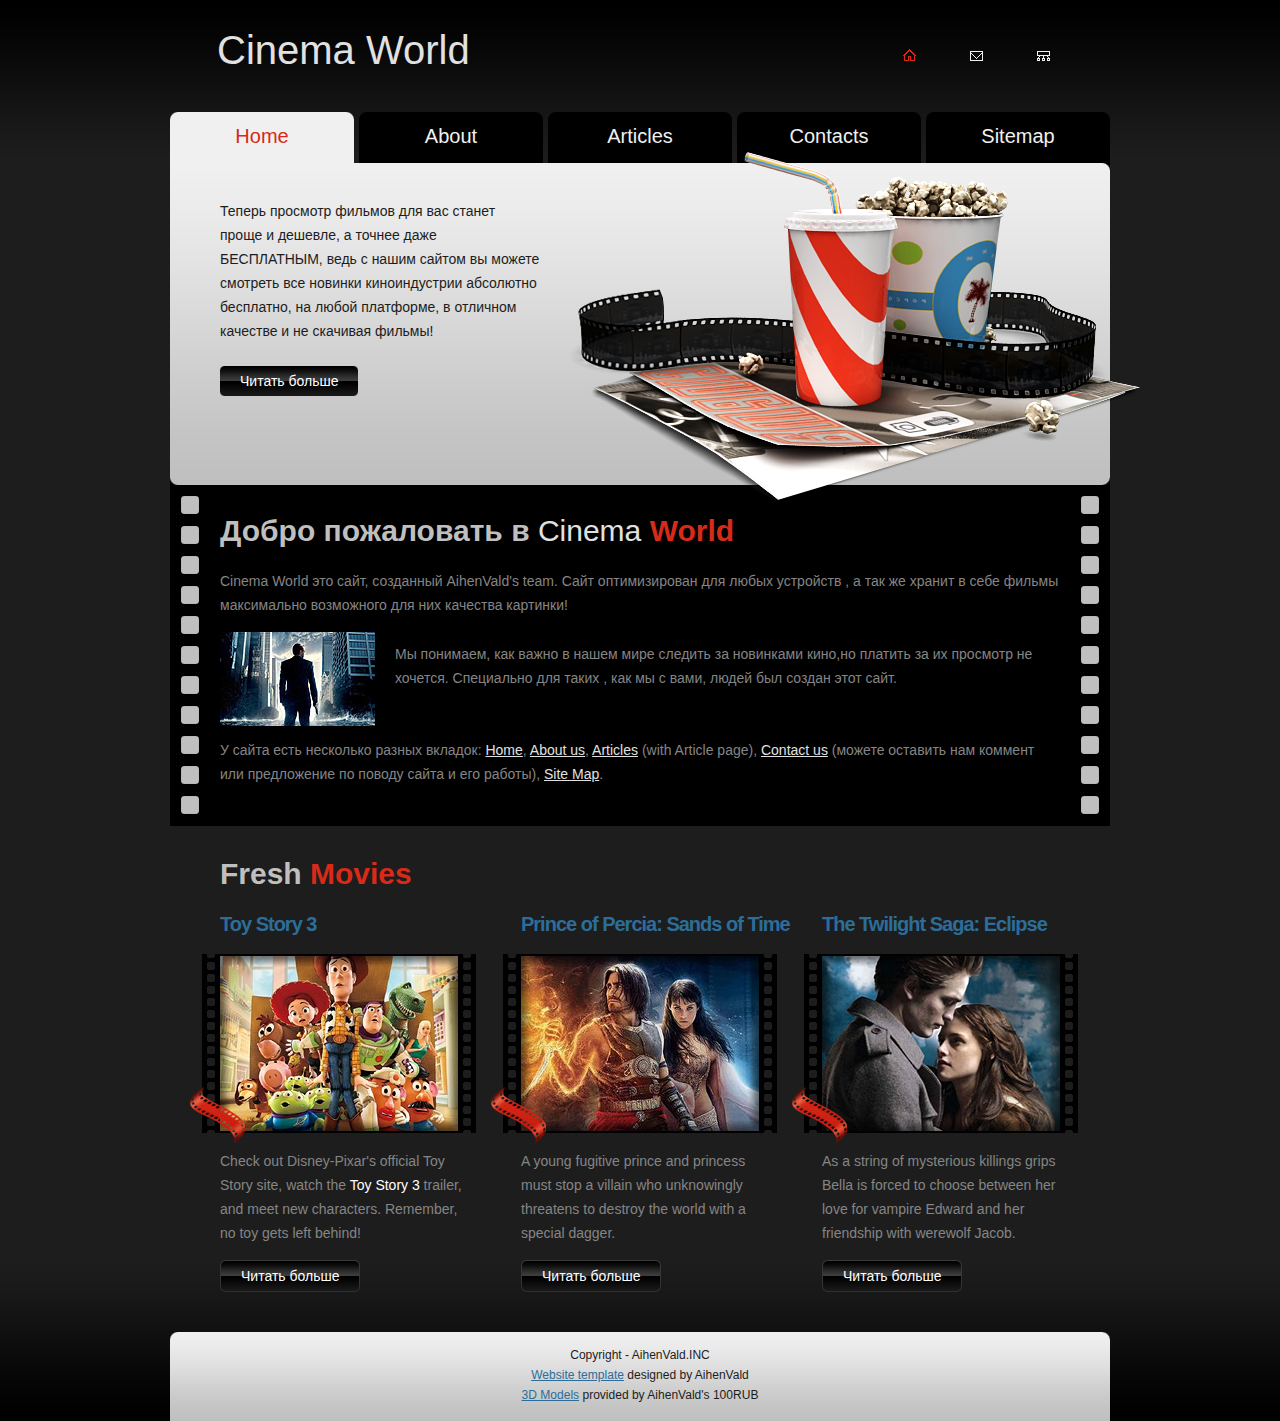
==== index.html @ 15f4fc71 "j;k" ====
<!DOCTYPE html PUBLIC "-//W3C//DTD XHTML 1.0 Strict//EN" "http://www.w3.org/TR/xhtml1/DTD/xhtml1-strict.dtd">
<html xmlns="http://www.w3.org/1999/xhtml" xml:lang="en" lang="en">
<head>
<title>Home - Home Page | Cinema - Free Website</title>
<link href="style.css" rel="stylesheet" type="text/css" />
<script src="js/jquery-1.4.2.min.js" type="text/javascript"></script>
<script src="js/cufon-yui.js" type="text/javascript"></script>
<script src="js/cufon-replace.js" type="text/javascript"></script>
<script src="js/Gill_Sans_400.font.js" type="text/javascript"></script>
<script src="js/script.js" type="text/javascript"></script>
<!--[if lt IE 7]>
	<script type="text/javascript" src="js/ie_png.js"></script>
	<script type="text/javascript">
		 ie_png.fix('.png, .link1 span, .link1');
	</script>
	<link href="ie6.css" rel="stylesheet" type="text/css" />
<![endif]-->
</head>
<body id="page1">
<div class="tail-top">
	<div class="tail-bottom">
		<div id="main">
<!-- HEADER -->
			<div id="header">
				<div class="row-1">
					<div class="fleft"><a href="index.html">Cinema <span>World</span></a></div>
					<ul>
						<li><a href="index.html"><img src="images/icon1-act.gif" alt="" /></a></li>
						<li><a href="contact-us.html"><img src="images/icon2.gif" alt="" /></a></li>
						<li><a href="sitemap.html"><img src="images/icon3.gif" alt="" /></a></li>
					</ul>
				</div>
				<div class="row-2">
					<ul>
						<li><a href="index.html" class="active">Home</a></li>
						<li><a href="about-us.html">About</a></li>
						<li><a href="articles.html">Articles</a></li>
						<li><a href="contact-us.html">Contacts</a></li>
						<li class="last"><a href="sitemap.html">Sitemap</a></li>
					</ul>
				</div>
			</div>
<!-- CONTENT -->
			<div id="content"><div class="ic"></div>
				<div id="slogan">
					<div class="image png"></div>
					<div class="inside">
						
						<p>Теперь просмотр фильмов для вас станет проще и дешевле, а точнее даже БЕСПЛАТНЫМ, ведь с нашим сайтом вы можете смотреть все новинки киноиндустрии абсолютно бесплатно, на любой платформе, в отличном качестве и не скачивая фильмы!</p>
						<div class="wrapper"><a href="#" class="link1"><span><span>Читать больше</span></span></a></div>
					</div>
				</div>
				<div class="box">
					<div class="border-right">
						<div class="border-left">
							<div class="inner">
								<h3>Добро пожаловать в <b>Cinema</b> <span>World</span></h3>
								<p>Cinema World это сайт, созданный AihenVald's</a> team. Сайт оптимизирован для любых устройств , а так же хранит в себе фильмы максимально возможного для них качества картинки!</p>
								<div class="img-box1"><img src="images/1page-img1.jpg" alt="" />Мы понимаем, как важно в нашем мире следить за новинками кино,но платить за их просмотр не хочется. Специально для таких , как мы с вами, людей был создан этот сайт.</div>
								<p>У сайта есть несколько разных вкладок: <a href="index.html">Home</a>, <a href="about-us.html">About us</a>, <a href="articles.html">Articles</a> (with Article page), <a href="contact-us.html">Contact us</a> (можете оставить нам коммент или предложение по поводу сайта и его работы), <a href="sitemap.html">Site Map</a>.</p>
							</div>
						</div>
					</div>
				</div>
				<div class="content">
					<h3>Fresh <span>Movies</span></h3>
					<ul class="movies">
						<li>
							<h4>Toy Story 3</h4><img src="images/1page-img2.jpg" alt="" />
							<p>Check out Disney-Pixar's official Toy Story site, watch the <span>Toy Story 3</span> trailer, and meet new characters. Remember, no toy gets left behind!</p>
							<div class="wrapper"><a href="#" class="link2"><span><span>Читать больше</span></span></a></div>
						</li>
						<li>
							<h4>Prince of Percia: Sands of Time</h4><img src="images/1page-img3.jpg" alt="" />
							<p>A young fugitive prince and princess must stop a villain who unknowingly threatens to destroy the world with a special dagger.</p>
							<div class="wrapper"><a href="#" class="link2"><span><span>Читать больше</span></span></a></div>
						</li>
						<li class="last">
							<h4>The Twilight Saga: Eclipse</h4><img src="/images/1page-img4.jpg" alt="" />
							<p>As a string of mysterious killings grips Bella is forced to choose between her love for vampire Edward and her friendship with werewolf Jacob.</p>
							<div class="wrapper"><a href="#" class="link2"><span><span>Читать больше</span></span></a></div>
						</li>
						<li class="clear">&nbsp;</li>
					</ul>
				</div>
			</div>
<!-- FOOTER -->
<div id="footer">
	<div class="left">
		<div class="right">
			<div class="inside">Copyright - AihenVald.INC<br />
				<a rel="nofollow" href="http://www.templatemonster.com/" class="new_window">Website template</a> designed by AihenVald<br />
				<a href="http://www.templates.com/product/3d-models/" class="new_window">3D Models</a> provided by AihenVald's 100RUB
			</div>
		</div>
	</div>
</div>
</div>
</div>
</div>
<script type="text/javascript"> Cufon.now(); </script>
</body>
</html>
---- style.css ----
/* TAGS */
* {margin:0;padding:0}
html, body {min-width:940px} 
body {background:#000;font-family:Arial,Helvetica,sans-serif;font-size:100%;line-height:1em;color:#858585}
object {vertical-align:top;outline:none}
input, textarea, select {font-family:Arial,Helvetica,sans-serif;font-size:1em;vertical-align:middle;font-weight:normal}
fieldset {border:0}
p {margin:0;padding:0}
img {border:0;vertical-align:top;text-align:left}
ul, ol {list-style:none}
/* GLOBAL */
#main {width:940px;margin:0 auto;font-size:0.875em}
#header {height:171px;margin-bottom:-8px}
#footer {background:url(images/footer-tail.gif) repeat-x left top #bfbfbf;color:#1d1d1d;font-size:.86em;line-height:1.667em;text-align:center}
/* ALIGMENT */
.fleft {float:left}
.fright {float:right}
.col-1, .col-2, .col-3 {float:left}
.clear {clear:both}
.alignright {text-align:right}
.aligncenter {text-align:center}
.wrapper {width:100%;overflow:hidden}
.extra-wrap {overflow:hidden}
.container {width:100%}
/* TAILING */
.tail-top {background:url(images/tail-top.gif) left top repeat-x #1d1d1d}
.tail-bottom {background:url(images/tail-bottom.gif) left bottom repeat-x}
/* FORMS */
#contacts-form {clear:right;width:842px;overflow:hidden}
#contacts-form fieldset {border:none;float:left}
#contacts-form .field {clear:both}
#contacts-form label {float:left;width:112px !important;width:109px;line-height:18px;padding-bottom:8px;color:#fff}
#contacts-form input {width:293px;padding:1px 0 1px 3px;background:#000;border:1px solid #3a3a3a;color:#fff}
#contacts-form textarea {width:674px;height:174px;padding:2px 28px 1px 28px;background:url(images/textarea-bg.gif) no-repeat left top;border:0;color:#fff;margin-bottom:15px;overflow:auto}
#contacts-form .link2 {float:right}
/* LISTS */
.movies {width:100%}
.movies li {float:left;width:286px;margin-right:15px}
.movies li.last {margin-right:0}
.movies li.clear {float:none;width:auto;margin:0;font-size:0;line-height:0}
.movies li img {margin-left:-30px;position:relative}
.movies li p {margin:5px 0 15px 0;padding-right:40px}
.movies li p span {color:#fff}
.list {margin-top:-30px}
.list li {width:100%;overflow:hidden;vertical-align:top;line-height:1.714em;padding-top:40px}
.list li img {float:left;margin:-10px 20px 0 0}
.list li a {text-decoration:none}
.list li a:hover {color:#d72a18}
.sitemap-list {padding-bottom:25px}
.sitemap-list li {padding:0 0 0 10px;line-height:1.714em;background:url(images/arrow.gif) no-repeat left 8px}
.sitemap-list li a {color:#d72a18}
/* OTHER */
.img-box1 {width:100%;overflow:hidden;line-height:1.714em;padding:10px 0 12px 0}
.img-box1.alt {padding-top:0;padding-bottom:25px}
.img-box1.alt img {margin-top:0}
.img-box1 img {float:left;margin:-10px 20px 0 0}
p {margin-bottom:15px;line-height:1.714em}
.p1 {margin-bottom:23px}
.address {width:100%;overflow:hidden;line-height:1.714em}
.address span {color:#fff}
.address .fleft {padding-right:43px !important;padding-right:40px}
.address .fleft span {float:left;width:80px !important;width:77px}
/* TXT, LINKS, LINES, TITLES */
a {color:#e1e1e1;outline:none}
a:hover {text-decoration:none}
h2 {font-size:30px;line-height:1.2em;color:#1d1d1d;text-transform:uppercase;margin-bottom:12px}
h2 span {display:block;font-size:40px;color:#2c6d9a}
h3 {font-size:30px;line-height:1.2em;color:#bfbfbf;margin-bottom:20px}
h3 b {color:#e1e1e1;font-weight:normal}
h3 span {color:#d72a18}
h4 {font-size:20px;line-height:1.2em;letter-spacing:-1px;color:#2c6d9a;margin-bottom:18px}
.link1 {display:block;float:left;background:url(images/link1-right.png) no-repeat right top;color:#fff;text-decoration:none;line-height:1em;cursor:pointer}
.link1:hover span {text-decoration:underline}
.link1 span {display:block;float:left;padding:0 5px;background:url(images/link1-left.png) no-repeat left top}
.link1 span span {display:block;background:url(images/link1-tail.gif) repeat-x left top;padding:8px 15px}
.link2 {display:block;float:left;background:url(images/link2-right.gif) no-repeat right top;color:#fff;cursor:pointer;text-decoration:none;line-height:1em}
.link2:hover span {text-decoration:underline}
.link2 span {display:block;float:left;padding:0 6px;background:url(images/link2-left.gif) no-repeat left top}
.link2 span span {display:block;background:url(images/link2-tail.gif) repeat-x left top;padding:9px 15px 10px 15px}
.line-hor {overflow:hidden;font-size:0;line-height:0;width:918px;height:8px;margin-left:11px;background:url(images/line-hor.gif) repeat-x left top;z-index:1;position:relative}
/* BOXES */
.box {background:#000;width:100%;margin-top:-3px}
.box .border-left {background:url(images/border-left.gif) repeat-y left top}
.box .border-right {background:url(images/border-right.gif) repeat-y right top}
.box .inner {padding:28px 50px 25px 50px}
/* HEADER */
#header .row-1 {height:112px;width:100%;overflow:hidden}
#header .row-1 .fleft {font-size:40px;line-height:1.2em;padding:26px 0 0 47px}
#header .row-1 .fleft a {text-decoration:none}
#header .row-1 ul {padding:49px 60px 0 0;float:right}
#header .row-1 ul li {float:left;padding-left:54px}
#header .row-2 {height:51px}
#header .row-2 ul {width:100%;overflow:hidden}
#header .row-2 ul li {float:left;font-size:20px;line-height:2.4em;margin-right:5px;background-color:#000}
#header .row-2 ul li.last {margin-right:0}
#header .row-2 ul li a {text-decoration:none;color:#f0f0f0;width:184px;height:56px;float:left;background-image:url(images/nav-bg.gif);background-repeat:no-repeat;background-position:0 0;text-align:center}
#header .row-2 ul li a:hover, #header .row-2 ul li a.active {color:#d72a18;background-image:url(images/nav-act.gif)}
/* CONTENT */
#content .content {padding:30px 0 39px 50px}
.ic, .ic a {border:0;float:right;background:#f00;color:#f00;width:50%;line-height:10px;font-size:10px;margin:-50% 0 0 0;overflow:hidden;padding:0}
/* FOOTER */
#footer .left {background:url(images/footer-left.gif) no-repeat left top}
#footer .right {min-height:89px;height:auto !important;height:89px;background:url(images/footer-right.gif) no-repeat right top;text-align:center}
#footer .inside {padding:13px 0}
#footer a {color:#2c6d9a}
#slogan {width:940px;height:322px;position:relative;background:url(images/banner-bg.gif) no-repeat left top;color:#1d1d1d}
#slogan .image {position:absolute;right:-30px;top:-11px;z-index:100;width:572px;height:348px;background:url(images/banner-img.png) no-repeat left top}
#slogan p {margin-bottom:23px}
#slogan .inside {padding:36px 0 0 50px;width:320px}
#page1 #content .box {margin:0}
#page1 #header .row-2 ul li a {height:59px}
#page1 #header .row-2 ul li.last a:hover {position:relative;z-index:2}
---- ie6.css ----
.extra-wrap {zoom:1}
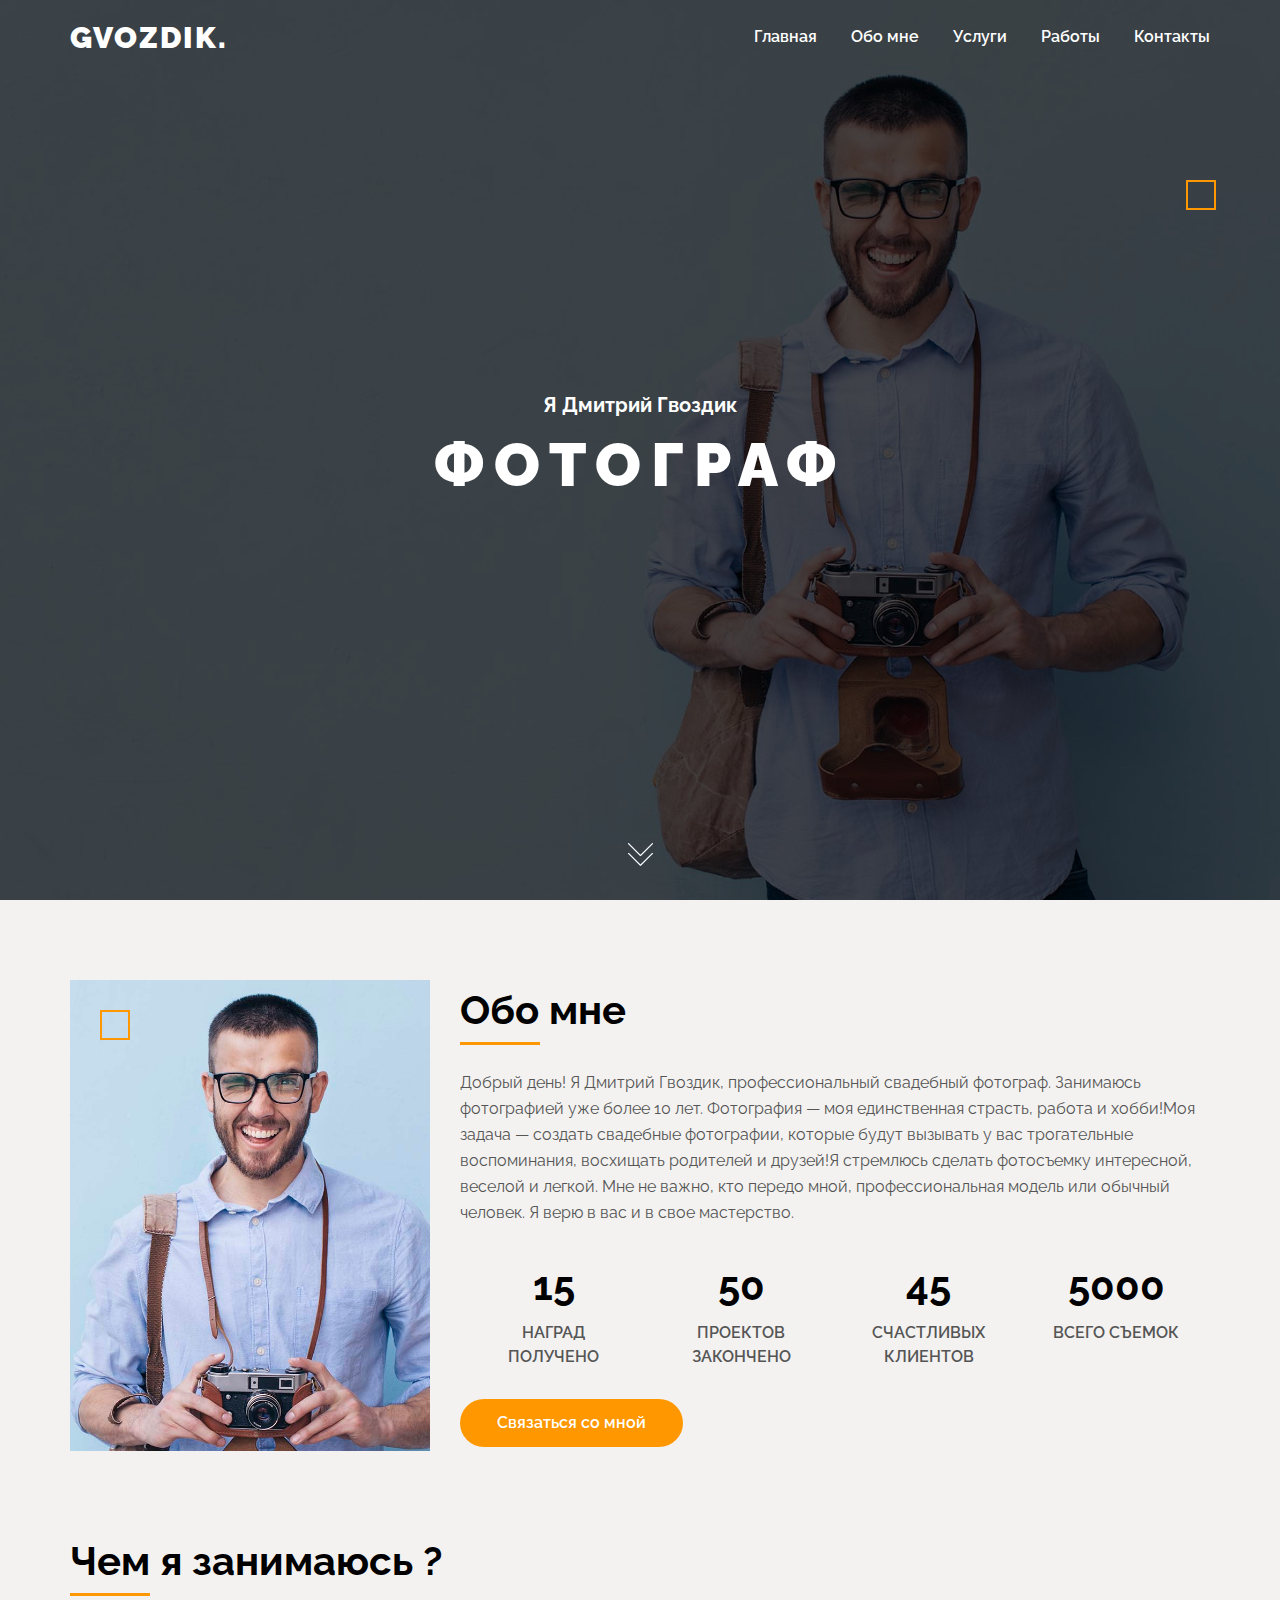
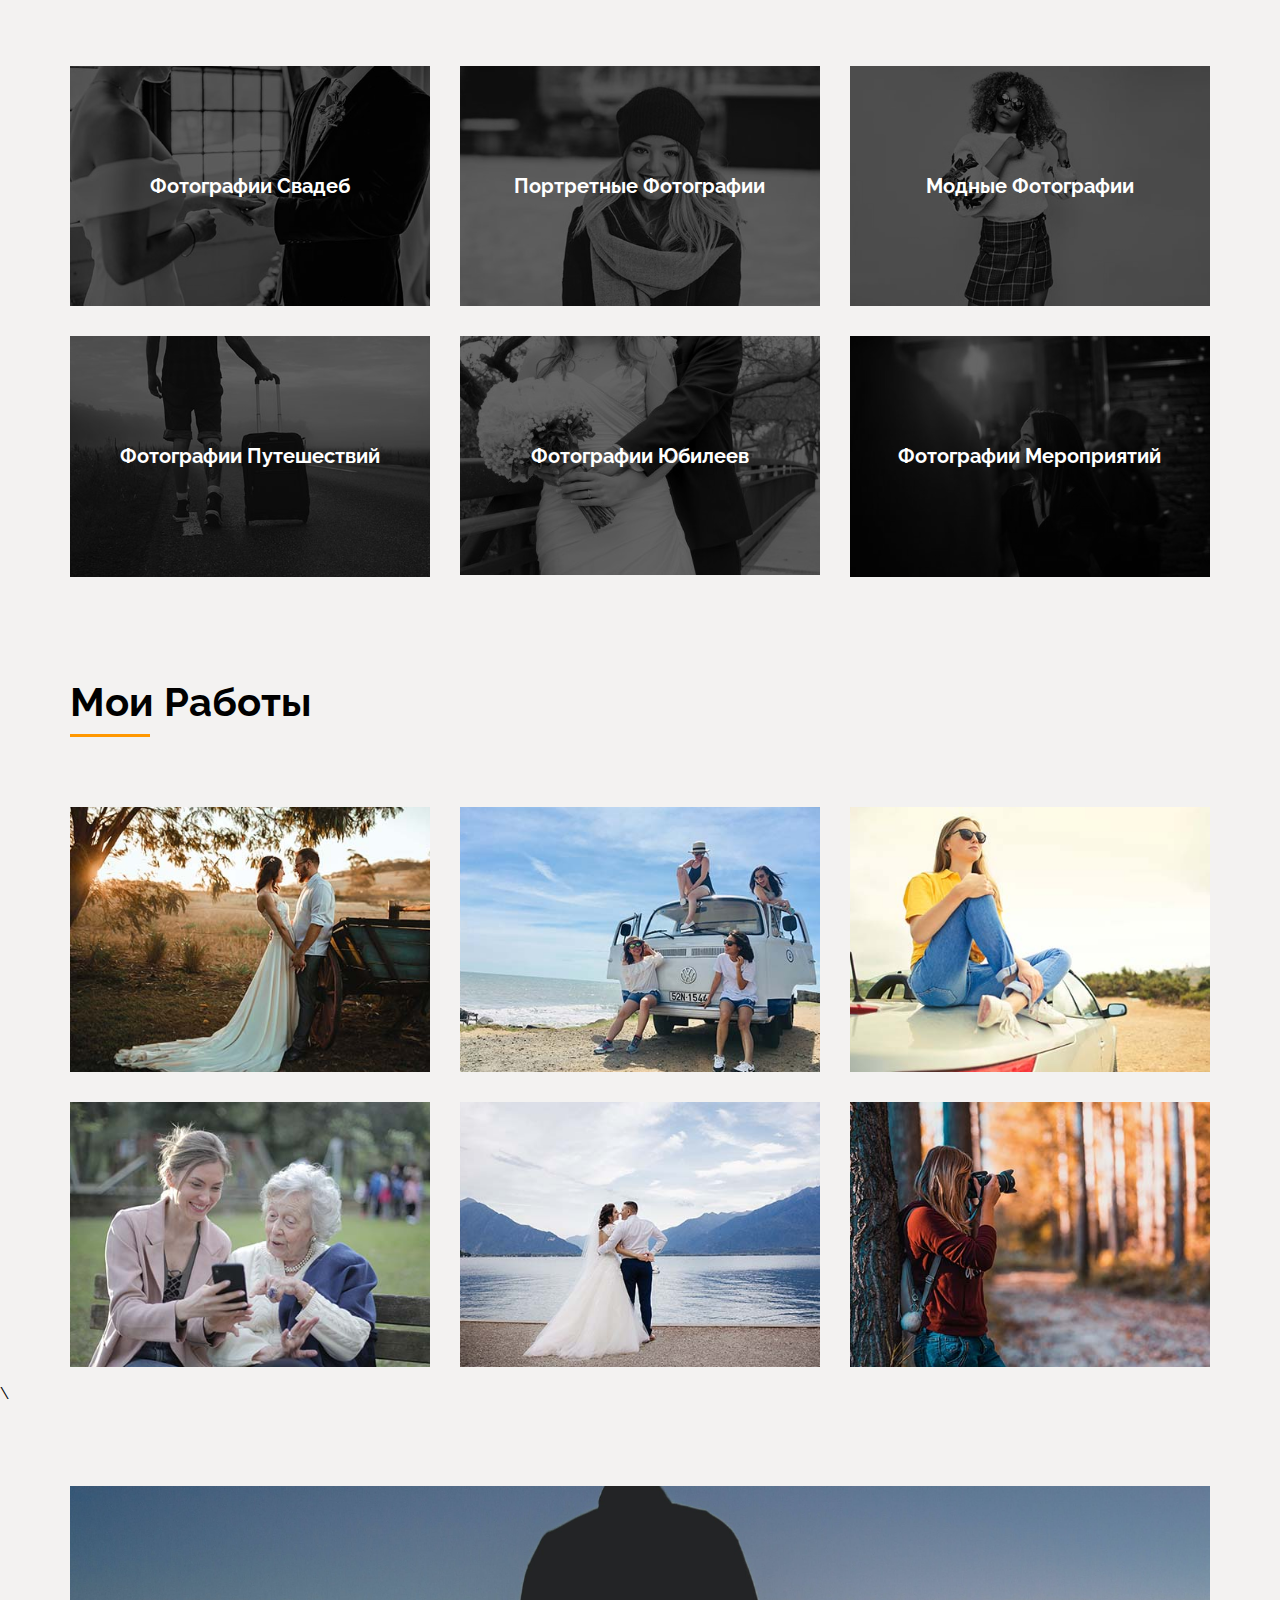
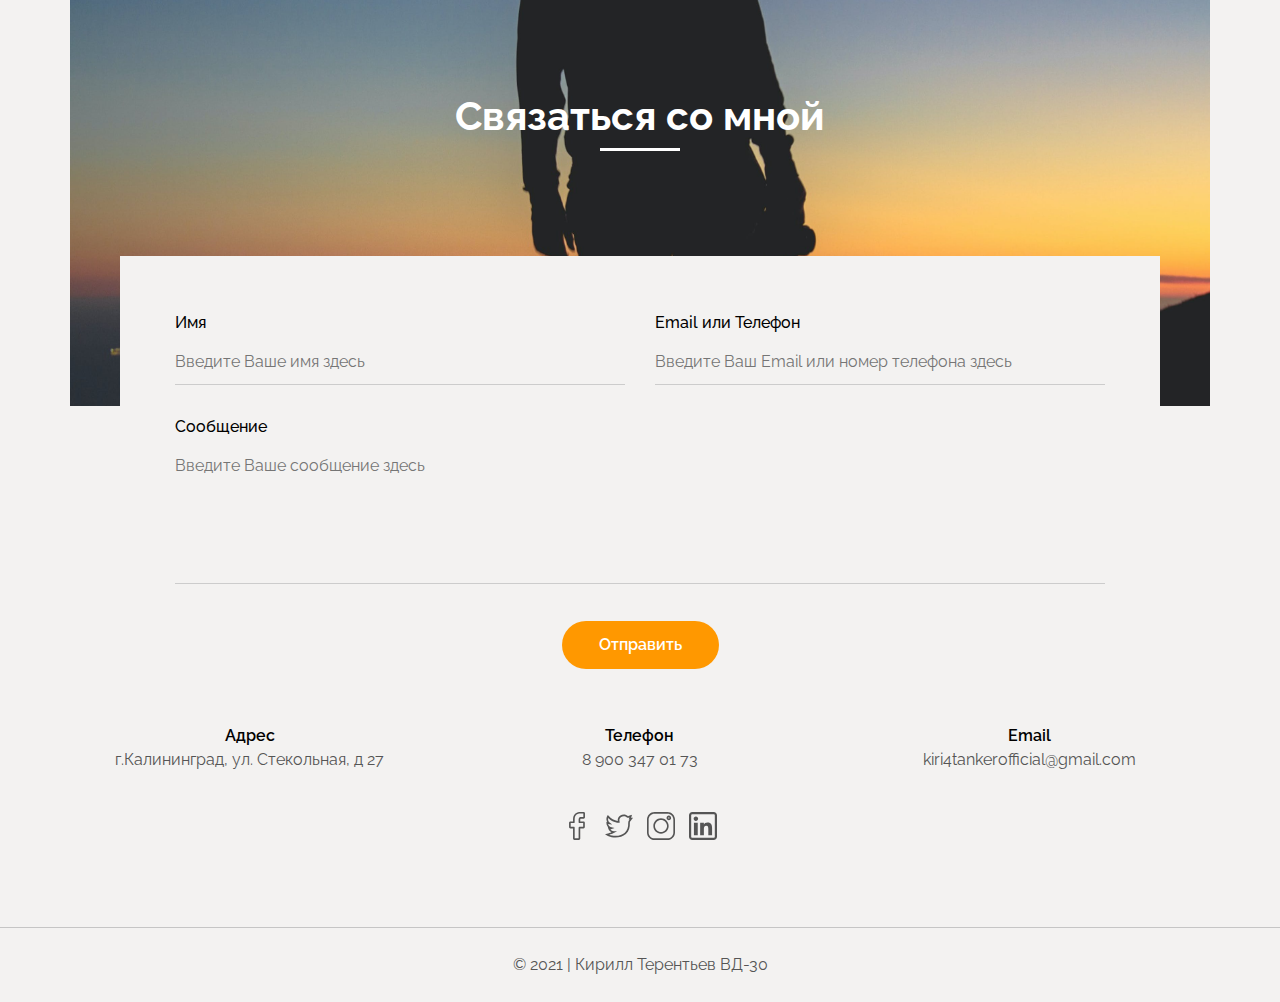
==== commit 957eac58: "89789789789" ====
--- a/index.html
+++ b/index.html
@@ -1,103 +1,369 @@
-<!DOCTYPE html PUBLIC "-//W3C//DTD XHTML 1.0 Strict//EN" "http://www.w3.org/TR/xhtml1/DTD/xhtml1-strict.dtd">
-<html xmlns="http://www.w3.org/1999/xhtml" xml:lang="en" lang="en">
+<!DOCTYPE html>
+<html lang="en">
+
 <head>
-<title>Home - Home Page | Cinema - Free Website</title>
-<link href="style.css" rel="stylesheet" type="text/css" />
-<script src="js/jquery-1.4.2.min.js" type="text/javascript"></script>
-<script src="js/cufon-yui.js" type="text/javascript"></script>
-<script src="js/cufon-replace.js" type="text/javascript"></script>
-<script src="js/Gill_Sans_400.font.js" type="text/javascript"></script>
-<script src="js/script.js" type="text/javascript"></script>
-<!--[if lt IE 7]>
-	<script type="text/javascript" src="js/ie_png.js"></script>
-	<script type="text/javascript">
-		 ie_png.fix('.png, .link1 span, .link1');
-	</script>
-	<link href="ie6.css" rel="stylesheet" type="text/css" />
-<![endif]-->
+  <meta charset="UTF-8">
+  <meta http-equiv="X-UA-Compatible" content="IE=edge">
+  <meta name="viewport" content="width=device-width, initial-scale=1.0">
+  <title>Photography</title>
+  <link rel="stylesheet" href="css/main.css">
 </head>
-<body id="page1">
-<div class="tail-top">
-	<div class="tail-bottom">
-		<div id="main">
-<!-- HEADER -->
-			<div id="header">
-				<div class="row-1">
-					<div class="fleft"><a href="index.html">Cinema <span>World</span></a></div>
-					<ul>
-						<li><a href="index.html"><img src="images/icon1-act.gif" alt="" /></a></li>
-						<li><a href="contact-us.html"><img src="images/icon2.gif" alt="" /></a></li>
-						<li><a href="sitemap.html"><img src="images/icon3.gif" alt="" /></a></li>
-					</ul>
-				</div>
-				<div class="row-2">
-					<ul>
-						<li><a href="index.html" class="active">Home</a></li>
-						<li><a href="about-us.html">About</a></li>
-						<li><a href="articles.html">Articles</a></li>
-						<li><a href="contact-us.html">Contacts</a></li>
-						<li class="last"><a href="sitemap.html">Sitemap</a></li>
-					</ul>
-				</div>
-			</div>
-<!-- CONTENT -->
-			<div id="content"><div class="ic"></div>
-				<div id="slogan">
-					<div class="image png"></div>
-					<div class="inside">
-						
-						<p>Теперь просмотр фильмов для вас станет проще и дешевле, а точнее даже БЕСПЛАТНЫМ, ведь с нашим сайтом вы можете смотреть все новинки киноиндустрии абсолютно бесплатно, на любой платформе, в отличном качестве и не скачивая фильмы!</p>
-						<div class="wrapper"><a href="#" class="link1"><span><span>Читать больше</span></span></a></div>
-					</div>
-				</div>
-				<div class="box">
-					<div class="border-right">
-						<div class="border-left">
-							<div class="inner">
-								<h3>Добро пожаловать в <b>Cinema</b> <span>World</span></h3>
-								<p>Cinema World это сайт, созданный AihenVald's</a> team. Сайт оптимизирован для любых устройств , а так же хранит в себе фильмы максимально возможного для них качества картинки!</p>
-								<div class="img-box1"><img src="images/1page-img1.jpg" alt="" />Мы понимаем, как важно в нашем мире следить за новинками кино,но платить за их просмотр не хочется. Специально для таких , как мы с вами, людей был создан этот сайт.</div>
-								<p>У сайта есть несколько разных вкладок: <a href="index.html">Home</a>, <a href="about-us.html">About us</a>, <a href="articles.html">Articles</a> (with Article page), <a href="contact-us.html">Contact us</a> (можете оставить нам коммент или предложение по поводу сайта и его работы), <a href="sitemap.html">Site Map</a>.</p>
-							</div>
-						</div>
-					</div>
-				</div>
-				<div class="content">
-					<h3>Fresh <span>Movies</span></h3>
-					<ul class="movies">
-						<li>
-							<h4>Toy Story 3</h4><img src="images/1page-img2.jpg" alt="" />
-							<p>Check out Disney-Pixar's official Toy Story site, watch the <span>Toy Story 3</span> trailer, and meet new characters. Remember, no toy gets left behind!</p>
-							<div class="wrapper"><a href="#" class="link2"><span><span>Читать больше</span></span></a></div>
-						</li>
-						<li>
-							<h4>Prince of Percia: Sands of Time</h4><img src="images/1page-img3.jpg" alt="" />
-							<p>A young fugitive prince and princess must stop a villain who unknowingly threatens to destroy the world with a special dagger.</p>
-							<div class="wrapper"><a href="#" class="link2"><span><span>Читать больше</span></span></a></div>
-						</li>
-						<li class="last">
-							<h4>The Twilight Saga: Eclipse</h4><img src="/images/1page-img4.jpg" alt="" />
-							<p>As a string of mysterious killings grips Bella is forced to choose between her love for vampire Edward and her friendship with werewolf Jacob.</p>
-							<div class="wrapper"><a href="#" class="link2"><span><span>Читать больше</span></span></a></div>
-						</li>
-						<li class="clear">&nbsp;</li>
-					</ul>
-				</div>
-			</div>
-<!-- FOOTER -->
-<div id="footer">
-	<div class="left">
-		<div class="right">
-			<div class="inside">Copyright - AihenVald.INC<br />
-				<a rel="nofollow" href="http://www.templatemonster.com/" class="new_window">Website template</a> designed by AihenVald<br />
-				<a href="http://www.templates.com/product/3d-models/" class="new_window">3D Models</a> provided by AihenVald's 100RUB
-			</div>
-		</div>
-	</div>
-</div>
-</div>
-</div>
-</div>
-<script type="text/javascript"> Cufon.now(); </script>
+
+<body>
+
+  <!-- Preloader Start-->
+  <div class="preloader">
+    <div class="loader"></div>
+  </div>
+  <!-- Preloader End -->
+
+  <!-- Header Start -->
+  <header class="header">
+    <div class="container">
+      <div class="row justify-content-between align-items-center">
+        <div class="brand-name">
+          <a href="index.html">Gvozdik.</a>
+        </div>
+        <div class="nav-toggle">
+          <span></span>
+        </div>
+        <!-- Navigation -->
+        <nav class="nav">
+          <ul>
+            <li><a href="#home">Главная</a></li>
+            <li><a href="#about">Обо мне</a></li>
+            <li><a href="#services">Услуги</a></li>
+            <li><a href="#works">Работы</a></li>
+            <li><a href="#contact">Контакты</a></li>
+          </ul>
+        </nav>
+      </div>
+    </div>
+  </header>
+  <!-- Header End-->
+
+  <!-- Main Start -->
+  <main>
+    <!-- Home Section Start -->
+    <section class="home-section" id="home">
+      <!-- shape -->
+      <div class="shape-01"></div>
+      <div class="container">
+        <div class="row align-items-center">
+          <div class="home-content">
+            <h4>Я Дмитрий Гвоздик</h4>
+            <h1>Фотограф</h1>
+          </div>
+        </div>
+      </div>
+      <!-- scroll down -->
+      <a class="scroll-down" href="#about">
+        <img src="images/icons/arrow-down.svg" alt="scroll Down">
+      </a>
+    </section>
+    <!-- Home Section End -->
+
+    <!-- About Section Start -->
+    <section class="about-section" id="about">
+      <div class="container">
+        <div class="row">
+          <div class="about-img">
+            <div class="img-box">
+              <!-- shape -->
+              <div class="shape-02">
+              </div>
+              <img src="images/about.jpg" alt="about me">
+            </div>
+          </div>
+          <div class="about-content">
+            <div class="row">
+              <div class="section-title">
+                <h1>Обо мне</h1>
+              </div>
+            </div>
+            <div>
+              <p>Добрый день! Я Дмитрий Гвоздик, профессиональный свадебный фотограф. Занимаюсь фотографией уже более 10 лет. Фотография — моя единственная страсть, работа и хобби!Моя задача — создать свадебные фотографии, которые будут вызывать у вас трогательные воспоминания, восхищать родителей и друзей!Я стремлюсь сделать фотосъемку интересной, веселой и легкой. Мне не важно, кто передо мной, профессиональная модель или обычный человек. Я верю в вас и в свое мастерство.</p>
+              <!-- stats -->
+              <div class="stats">
+                <div class="row">
+                  <div class="stat-box">
+                    <h2>15</h2>
+                    <h5>Наград Получено</h5>
+                  </div>
+                  <div class="stat-box">
+                    <h2>50</h2>
+                    <h5>Проектов Закончено</h5>
+                  </div>
+                  <div class="stat-box">
+                    <h2>45</h2>
+                    <h5>Счастливых Клиентов</h5>
+                  </div>
+                  <div class="stat-box">
+                    <h2>5000</h2>
+                    <h5>Всего Съемок</h5>
+                  </div>
+                </div>
+              </div>
+              <!-- contact btn -->
+              <a href="#contact" class="btn btn-01">Связаться со мной</a>
+            </div>
+          </div>
+        </div>
+      </div>
+    </section>
+    <!-- About Section End -->
+
+    <!-- Service Secrion Start -->
+    <section class="service-section" id="services">
+      <div class="container">
+        <div class="row">
+          <div class="section-title">
+            <h1>Чем я занимаюсь ?</h1>
+          </div>
+        </div>
+        <div class="row">
+          <!-- Service Item Start -->
+          <div class="service-item">
+            <div class="service-item-inner">
+              <img src="images/service/1.jpg" alt="service">
+              <div class="overlay">
+                <h4>Фотографии Свадеб</h4>
+              </div>
+            </div>
+          </div>
+          <!-- Service Item End -->
+          <!-- Service Item Start -->
+          <div class="service-item">
+            <div class="service-item-inner">
+              <img src="images/service/2.jpg" alt="service">
+              <div class="overlay">
+                <h4>Портретные Фотографии</h4>
+              </div>
+            </div>
+          </div>
+          <!-- Service Item End -->
+          <!-- Service Item Start -->
+          <div class="service-item">
+            <div class="service-item-inner">
+              <img src="images/service/3.jpg" alt="service">
+              <div class="overlay">
+                <h4>Модные Фотографии</h4>
+              </div>
+            </div>
+          </div>
+          <!-- Service Item End -->
+          <!-- Service Item Start -->
+          <div class="service-item">
+            <div class="service-item-inner">
+              <img src="images/service/4.jpg" alt="service">
+              <div class="overlay">
+                <h4>Фотографии Путешествий</h4>
+              </div>
+            </div>
+          </div>
+          <!-- Service Item End -->
+          <!-- Service Item Start -->
+          <div class="service-item">
+            <div class="service-item-inner">
+              <img src="images/service/5.jpg" alt="service">
+              <div class="overlay">
+                <h4>Фотографии Юбилеев</h4>
+              </div>
+            </div>
+          </div>
+          <!-- Service Item End -->
+          <!-- Service Item Start -->
+          <div class="service-item">
+            <div class="service-item-inner">
+              <img src="images/service/6.jpg" alt="service">
+              <div class="overlay">
+                <h4>Фотографии Мероприятий</h4>
+              </div>
+            </div>
+          </div>
+          <!-- Service Item End -->
+        </div>
+      </div>
+    </section>
+    <!-- Service Section End -->
+
+    <!-- Work Section Start -->
+    <section class="work-section" id="works">
+      <div class="container">
+        <div class="row">
+          <div class="section-title">
+            <h1>Мои Работы</h1>
+          </div>
+        </div>
+        <div class="row">
+          <!-- Work Item Start -->
+          <div class="work-item">
+            <div class="work-item-inner">
+              <a href="images/works/large/1.jpg" data-type="image" data-fslightbox="gallery"><img
+                  src="images/works/thumb/1.jpg" alt="work">
+                <div class="overlay">
+                  <h4>Фотографии Свадеб</h4>
+                </div>
+              </a>
+            </div>
+          </div>
+          <!-- Work Item End -->
+          <!-- Work Item Start -->
+          <div class="work-item">
+            <div class="work-item-inner">
+              <a href="images/works/large/2.jpg" data-type="image" data-fslightbox="gallery"><img
+                  src="images/works/thumb/2.jpg" alt="work">
+                <div class="overlay">
+                  <h4>Портретные Фотографии</h4>
+                </div>
+              </a>
+            </div>
+          </div>
+          <!-- Work Item End -->
+          <!-- Work Item Start -->
+          <div class="work-item">
+            <div class="work-item-inner">
+              <a href="images/works/large/3.jpg" data-type="image" data-fslightbox="gallery"><img
+                  src="images/works/thumb/3.jpg" alt="work">
+                <div class="overlay">
+                  <h4>Модные Фотографии</h4>
+                </div>
+              </a>
+            </div>
+          </div>
+          <!-- Work Item End -->
+          <!-- Work Item Start -->
+          <div class="work-item">
+            <div class="work-item-inner">
+              <a href="images/works/large/4.jpg" data-type="image" data-fslightbox="gallery"><img
+                  src="images/works/thumb/4.jpg" alt="work">
+                <div class="overlay">
+                  <h4>Фотографии Путешествий</h4>
+                </div>
+              </a>
+            </div>
+          </div>
+          <!-- Work Item End -->
+          <!-- Work Item Start -->
+          <div class="work-item">
+            <div class="work-item-inner">
+              <a href="images/works/large/5.jpg" data-type="image" data-fslightbox="gallery"><img
+                  src="images/works/thumb/5.jpg" alt="work">
+                <div class="overlay">
+                  <h4>Фотографии Юбилеев</h4>
+                </div>
+              </a>
+            </div>
+          </div>
+          <!-- Work Item End -->
+          <!-- Work Item Start -->
+          <div class="work-item">
+            <div class="work-item-inner">
+              <a href="images/works/large/6.jpg" data-type="image" data-fslightbox="gallery"><img
+                  src="images/works/thumb/6.jpg" alt="work">
+                <div class="overlay">
+                  <h4>Фотографии Мероприятий</h4>
+                </div>
+              </a>
+            </div>
+          </div>
+          <!-- Work Item End -->
+        </div>
+      </div>
+    </section>
+    <!-- Work Section End -->
+
+    <!-- Contact Section Start -->\
+    <section class="contact-section" id="contact">
+      <div class="container">
+        <div class="row">
+          <div class="contact-img">
+            <div class="img-box">
+              <div class="section-title">
+                <h1>Связаться со мной</h1>
+              </div>
+            </div>
+          </div>
+        </div>
+        <div class="row">
+          <div class="contact-form">
+            <form class="form">
+              <div class="row">
+                <div class="left input-group">
+                  <label>Имя</label>
+                  <input type="text" placeholder="Введите Ваше имя здесь" class="input-control">
+                </div>
+                <div class="right input-group">
+                  <label>Email или Телефон</label>
+                  <input type="text" placeholder="Введите Ваш Email или номер телефона здесь" class="input-control">
+                </div>
+              </div>
+              <div class="row">
+                <div class="input-group">
+                  <label>Сообщение</label>
+                  <textarea placeholder="Введите Ваше сообщение здесь" class="input-control"></textarea>
+                </div>
+              </div>
+              <div class="form-btn">
+                <button type="button" class="btn btn-01">Отправить</button>
+              </div>
+            </form>
+          </div>
+        </div>
+        <div class="row">
+          <div class="contact-info">
+            <div class="row">
+              <!-- Info Item Start -->
+              <div class="info-item">
+                <h5>Адрес</h5>
+                <p>г.Калининград, ул. Стекольная, д 27</p>
+              </div>
+              <!-- Info Item End -->
+              <!-- Info Item Start -->
+              <div class="info-item">
+                <h5>Телефон</h5>
+                <p>8 900 347 01 73</p>
+              </div>
+              <!-- Info Item End -->
+              <!-- Info Item Start -->
+              <div class="info-item">
+                <h5>Email</h5>
+                <p>kiri4tankerofficial@gmail.com</p>
+              </div>
+              <!-- Info Item End -->
+            </div>
+          </div>
+        </div>
+      </div>
+
+      <!-- Social Links Start -->
+      <div class="row">
+        <div class="social-links">
+          <a href="https://ru-ru.facebook.com/" title="facebook" rel="external"><img src="images/icons/facebook.svg" alt="facebook" ></a>
+          <a href="https://twitter.com/?lang=ru" title="twitter" rel="external"><img src="images/icons/twitter.svg" alt="twitter"></a>
+          <a href="https://www.instagram.com/" title="instagram" rel="external"><img src="images/icons/instagram.svg" alt="instagram"></a>
+          <a href="https://ru.linkedin.com/" title="linkedin" rel="external"><img src="images/icons/linkedin.svg" alt="linkedin"></a>
+        </div>
+      </div>
+      <!-- Social Links End -->
+    </section>
+    <!-- Contact Section End -->
+  </main>
+  <!-- Main End -->
+
+  <!-- Footer Start -->
+  <footer>
+    <!-- Copyright Text  -->
+    <div class="copyright">
+      <p>&copy; 2021 | Кирилл Терентьев ВД-30</p>
+    </div>
+  </footer>
+  <!-- Footer End -->
+
+  <!-- Scripts -->
+  <script src="https://ajax.googleapis.com/ajax/libs/jquery/3.3.1/jquery.min.js"></script>
+  <script src="js/fslightbox.js"></script>
+  <script src="js/main.js"></script>
 </body>
+
 </html>--- a/css/main.css
+++ b/css/main.css
@@ -0,0 +1,875 @@
+@import url('https://fonts.googleapis.com/css2?family=Raleway:wght@400;500;600;700;800;900&display=swap');
+
+* {
+  box-sizing: border-box;
+  margin: 0;
+}
+
+body {
+  margin: 0;
+  line-height: 1.5;
+  background-color: #f3f2f1;
+}
+
+body,
+input,
+textarea,
+button {
+  font-family: 'Raleway', sans-serif;
+  font-weight: 400;
+}
+
+.container {
+  max-width: 1170px;
+  margin: auto;
+}
+
+.row {
+  display: flex;
+  flex-wrap: wrap;
+}
+
+.align-items-center {
+  align-items: center;
+}
+
+.justify-content-between {
+  justify-content: space-between;
+}
+
+@keyframes ani01 {
+  0% {
+    transform: rotate(0deg);
+  }
+
+  100% {
+    transform: rotate(360deg);
+  }
+}
+
+.section-title {
+  flex: 0 0 100%;
+  max-width: 100%;
+  margin-bottom: 60px;
+  padding: 0 15px;
+}
+
+.section-title h1 {
+  display: inline-block;
+  font-size: 40px;
+  color: #000000;
+  margin: 0;
+  font-weight: 700;
+  position: relative;
+}
+
+.section-title h1:before {
+  content: '';
+  box-sizing: border-box;
+  position: absolute;
+  left: 0;
+  bottom: -5px;
+  width: 80px;
+  height: 3px;
+  background-color: #ff9800;
+}
+
+.btn-01 {
+  background-color: #ff9800;
+  color: #ffffff;
+  border: 2px solid transparent;
+  padding: 10px 35px;
+  border-radius: 30px;
+  line-height: 1.5;
+  cursor: pointer;
+  text-decoration: none;
+  font-size: 16px;
+  font-weight: 600;
+  display: inline-block;
+  transition: all 0.5s ease;
+}
+
+.btn-01:hover {
+  background-color: transparent;
+  border-color: #ff9800;
+  color: #ff9800;
+}
+
+.btn-01:focus {
+  outline: none;
+}
+
+/* preloader */
+.preloader {
+  position: fixed;
+  left: 0;
+  top: 0;
+  right: 0;
+  bottom: 0;
+  background-color: #111111;
+  z-index: 1099;
+  display: flex;
+  align-items: center;
+  justify-content: center;
+  transition: all 0.6s ease;
+}
+
+.preloader.loader {
+  visibility: hidden;
+  opacity: 0;
+  z-index: -99;
+}
+
+.preloader .loader {
+  height: 30px;
+  width: 30px;
+  border: 2px solid #ff9800;
+  border-radius: 50%;
+  border-right: 2px solid transparent;
+  animation: ani01 2s linear infinite;
+}
+
+/* Header */
+.header {
+  position: absolute;
+  left: 0;
+  top: 0;
+  width: 100%;
+  z-index: 99;
+  transition: all 0.5s ease;
+}
+
+.header.fixed {
+  background-color: #ffffff;
+  position: fixed;
+}
+
+.header .brand-name {
+  padding: 0 15px;
+}
+
+.header .brand-name a {
+  text-decoration: none;
+  font-size: 30px;
+  color: #ffffff;
+  text-transform: uppercase;
+  font-weight: 900;
+  letter-spacing: 2px;
+  transition: all 0.5s ease;
+}
+
+.header.fixed .brand-name a {
+  color: #000000;
+}
+
+.header .nav-toggle {
+  width: 40px;
+  height: 34px;
+  border: 1px solid #ffffff;
+  border-radius: 3px;
+  cursor: pointer;
+  display: flex;
+  align-items: center;
+  justify-content: center;
+  transition: all 0.5s ease;
+  display: none;
+}
+
+.header.fixed .nav-toggle {
+  border-color: #000000;
+}
+
+.header .nav-toggle span {
+  height: 1px;
+  display: block;
+  width: 16px;
+  background-color: #ffffff;
+  position: relative;
+  transition: all 0.5s ease;
+}
+
+.header .nav-toggle span:before,
+.header .nav-toggle span:after {
+  content: '';
+  position: absolute;
+  left: 0;
+  top: 0;
+  height: 1px;
+  width: 100%;
+  background-color: #ffffff;
+  transition: all 0.5s ease;
+}
+.header.fixed .nav-toggle span,
+.header.fixed .nav-toggle span:before,
+.header.fixed .nav-toggle span:after {
+  background-color: #000000;
+}
+
+.header .nav-toggle span:before {
+  transform: translateY(-6px);
+}
+
+.header .nav-toggle span:after {
+  transform: translateY(6px);
+}
+
+.header .nav {
+  padding: 0 15px;
+}
+
+.header .nav ul {
+  list-style: none;
+  margin: 0;
+  padding: 0;
+}
+
+.header .nav ul li {
+  display: inline-block;
+  margin-left: 30px;
+}
+
+.header .nav ul li a {
+  text-decoration: none;
+  font-size: 16px;
+  font-weight: 600;
+  color: #ffffff;
+  padding: 25px 0;
+  display: block;
+  transition: all 0.5s ease;
+}
+
+.header.fixed .nav ul li a {
+  color: #000000;
+}
+
+.header.fixed .nav ul li a:hover,
+.header .nav ul li a:hover {
+  color: #ff9800;
+}
+
+/* Home Section */
+.home-section {
+  min-height: 100vh;
+  background-image: url('../images/home-bg.jpg');
+  background-size: cover;
+  background-position: center;
+  position: relative;
+  z-index: 1;
+}
+
+.home-section:before {
+  content: '';
+  position: absolute;
+  box-sizing: border-box;
+  left: 0;
+  top: 0;
+  right: 0;
+  bottom: 0;
+  background-color: #000000;
+  opacity: 0.7;
+  z-index: -1;
+}
+
+.home-section .shape-01 {
+  position: absolute;
+  height: 30px;
+  width: 30px;
+  border: 2px solid #ff9800;
+  right: 5%;
+  top: 20%;
+  animation: ani01 5s linear infinite;
+}
+
+.home-section .row {
+  min-height: 100vh;
+}
+
+.home-section .home-content {
+  flex: 0 0 100%;
+  max-width: 100%;
+  text-align: center;
+}
+
+.home-section .home-content h4 {
+  font-size: 20px;
+  color: #ffffff;
+  margin: 0;
+}
+
+.home-content h1 {
+  font-size: 60px;
+  margin: 0;
+  color: #ffffff;
+  text-transform: uppercase;
+  font-weight: 900;
+  letter-spacing: 10px;
+}
+
+.home-section .scroll-down {
+  position: absolute;
+  left: 50%;
+  bottom: 30px;
+  height: 30px;
+  width: 30px;
+  margin-left: -15px;
+  animation: scrollDown 2s ease infinite;
+}
+
+@keyframes scrollDown {
+
+  0%,
+  20%,
+  50%,
+  80%,
+  100% {
+    transform: translateY(0);
+  }
+
+  40% {
+    transform: translateY(-30px);
+  }
+
+  60% {
+    transform: translateY(-15px);
+  }
+
+}
+
+.home-section .scroll-down img {
+  width: 25px;
+  display: block;
+  margin: 2px auto;
+}
+
+/* Abaut Section */
+.about-section {
+  padding: 80px 0 0;
+}
+
+.about-section .about-img {
+  flex: 0 0 33.33%;
+  max-width: 33.33%;
+  padding: 0 15px;
+}
+
+.about-section .about-img .img-box {
+  position: relative;
+}
+
+.about-section .about-img .img-box .shape-02 {
+  position: absolute;
+  height: 30px;
+  width: 30px;
+  border: 2px solid #ff9800;
+  left: 30px;
+  top: 30px;
+  animation: ani01 5s linear infinite;
+}
+
+.about-section .about-img .img-box img {
+  width: 100%;
+  display: block;
+}
+
+.about-section .about-content {
+  flex: 0 0 66.66%;
+  max-width: 66.66%;
+  padding: 0 15px;
+}
+
+.about-section .section-title {
+  margin-bottom: 30px;
+  padding: 0;
+}
+
+.about-section .about-content p {
+  font-size: 16px;
+  color: #555555;
+  line-height: 26px;
+  margin: 0;
+}
+
+.about-section .about-content .stats .stat-box {
+  flex: 0 0 25%;
+  max-width: 25%;
+  padding: 0 15px;
+  text-align: center;
+  margin-top: 30px;
+}
+
+.about-section .about-content .stats .stat-box h2 {
+  font-size: 40px;
+  color: #000000;
+  margin: 0 0 5px;
+}
+
+.about-section .about-content .stats .stat-box h5 {
+  font-size: 16px;
+  color: #555555;
+  font-weight: 600;
+  text-transform: uppercase;
+}
+
+.about-section .about-content .btn {
+  margin-top: 30px;
+}
+
+/* Service Section */
+.service-section {
+  padding: 80px 0 0px;
+}
+
+.service-section .service-item {
+  flex: 0 0 33.33%;
+  max-width: 33.33%;
+  padding: 15px;
+}
+
+.service-section .service-item-inner {
+  position: relative;
+  overflow: hidden;
+}
+
+.service-section .service-item-inner img {
+  width: 100%;
+  display: block;
+  filter: grayscale(100%);
+  transition: all 0.5s ease;
+}
+
+.service-section .service-item-inner:hover img {
+  filter: grayscale(0);
+  transform: scale(1.1);
+}
+
+.service-section .service-item-inner .overlay {
+  position: absolute;
+  left: 0;
+  top: 0;
+  height: 100%;
+  width: 100%;
+  background-color: rgba(0, 0, 0, 0.6);
+  display: flex;
+  align-items: center;
+  justify-content: center;
+  transition: all 0.5s ease;
+}
+
+.service-section .service-item-inner:hover .overlay {
+  background-color: transparent;
+}
+
+.service-section .service-item-inner .overlay h4 {
+  color: #ffffff;
+  font-size: 20px;
+  margin: 0;
+  text-align: center;
+  transition: all 0.5s ease;
+  text-transform: capitalize;
+}
+
+.service-section .service-item-inner .overlay:hover h4 {
+  transform: translateX(30px);
+  opacity: 0;
+}
+
+/* Work Section */
+.work-section {
+  padding: 80px 0 0;
+}
+
+.work-section .work-item {
+  flex: 0 0 33.33%;
+  max-width: 33.33%;
+  padding: 15px;
+}
+
+.work-section .work-item-inner img {
+  width: 100%;
+  display: block;
+  transform: scale(1.1);
+  transition: all 0.5s ease;
+}
+
+.work-section .work-item-inner:hover img {
+  filter: grayscale(100%);
+  transform: scale(1);
+}
+
+.work-section .work-item-inner {
+  position: relative;
+  cursor: pointer;
+  overflow: hidden;
+}
+
+.work-section .work-item-inner .overlay {
+  position: absolute;
+  left: 0;
+  top: 0;
+  height: 100%;
+  width: 100%;
+  padding: 15px;
+  display: flex;
+  align-items: flex-end;
+  transition: all 0.5s ease;
+  background-color: rgba(0, 0, 0, 0.6);
+  opacity: 0;
+}
+
+.work-section .work-item-inner:hover .overlay {
+  opacity: 1;
+}
+
+
+.work-section .work-item-inner .overlay h4 {
+  color: #ffffff;
+  font-size: 20px;
+  margin: 0;
+  transform: translateX(30px);
+  transition: all 0.5s ease;
+}
+
+.work-section .work-item-inner .overlay:hover h4 {
+  transform: translateX(0);
+}
+
+/* Lightbox */
+.lightbox {
+  position: fixed;
+  z-index: 1099;
+  left: 0;
+  top: 0;
+  right: 0;
+  bottom: 0;
+  background-color: rgba(0, 0, 0, 0.7);
+  display: flex;
+  align-items: center;
+  justify-content: center;
+  cursor: zoom-out;
+  display: none;
+}
+
+.lightbox.open {
+  display: flex;
+}
+
+.lightbox .lightbox-img {
+  max-height: 600px;
+  display: flex;
+  width: auto;
+  height: auto;
+  max-width: 100%;
+  padding: 40px 0;
+}
+
+.lightbox .img-box {
+  position: relative;
+  cursor: auto;
+}
+
+.lightbox .lightbox-close {
+  height: 30px;
+  width: 30px;
+  display: block;
+  position: absolute;
+  right: 0;
+  top: 10px;
+  font-size: 30px;
+  color: #ffffff;
+  text-align: center;
+  line-height: 26px;
+  cursor: pointer;
+}
+
+.lightbox .lightbox-caption {
+  color: #ffffff;
+  font-size: 16px;
+  font-weight: 600;
+  position: absolute;
+  left: 0;
+  bottom: 10px;
+  display: flex;
+  justify-content: space-between;
+  width: 100%;
+}
+
+.lightbox .lightbox-controls .lightbox-category {
+  padding-right: 50px;
+}
+
+.lightbox .lightbox-controls .prev,
+.lightbox .lightbox-controls .next {
+  position: absolute;
+  height: calc(100% - 80px);
+  top: 40px;
+  cursor: pointer;
+  display: flex;
+  align-items: center;
+}
+
+.lightbox .lightbox-controls .prev {
+  left: 0;
+  width: 50%;
+  justify-content: flex-start;
+  padding-left: 5px;
+}
+
+.lightbox .lightbox-controls .next {
+  right: 0;
+  width: 50%;
+  justify-content: flex-end;
+  padding-right: 5px;
+}
+
+.lightbox .lightbox-controls .prev img,
+.lightbox .lightbox-controls .next img {
+  width: 30px;
+  height: 30px;
+  padding-left: 5px;
+  border-radius: 2px;
+  transition: all 0.5s;
+}
+
+.lightbox .lightbox-controls .prev:hover img,
+.lightbox .lightbox-controls .next:hover img {
+  background-color: rgba(0, 0, 0, 0.5);
+}
+
+/* Contact Section */
+
+.contact-section {
+  padding: 80px 0 80px;
+}
+
+.contact-section .contact-img {
+  flex: 0 0 100%;
+  max-width: 100%;
+  padding: 0 15px;
+}
+
+.contact-section .contact-img .img-box {
+  padding: 200px 0;
+  background-image: url(../images/contact-bg.jpg);
+  background-position: center;
+  background-size: cover;
+}
+
+.contact-section .section-title {
+  text-align: center;
+}
+
+.contact-section .section-title h1 {
+  color: #ffffff;
+}
+
+.contact-section .section-title h1:before {
+  background-color: #ffffff;
+  left: 50%;
+  margin-left: -40px;
+}
+
+.contact-section .contact-form {
+  flex: 0 0 100%;
+  max-width: 100%;
+  padding: 0px 65px;
+}
+
+.contact-section .contact-form .form {
+
+  background-color: #f3f2f1;
+  padding: 55px 40px;
+  margin-top: -150px;
+}
+
+.contact-section .contact-form .form label {
+  color: #000000;
+  font-weight: 500;
+  display: block;
+  margin: 0 0 5px;
+}
+
+.contact-section .contact-form .form .input-group {
+  flex: 0 0 100%;
+  max-width: 100%;
+  padding: 0 15px;
+  margin-bottom: 30px;
+}
+
+.contact-section .contact-form .form .input-group.left,
+.contact-section .contact-form .form .input-group.right {
+  flex: 0 0 50%;
+  max-width: 50%;
+}
+
+.contact-section .contact-form .form .input-control {
+  width: 100%;
+  height: 45px;
+  padding: 6px 0px;
+  color: #000000;
+  font-size: 16px;
+  background-color: transparent;
+  border: none;
+  border-bottom: 1px solid #cccccc;
+}
+
+.contact-section .contact-form .form .input-control:focus {
+  outline: none;
+}
+
+.contact-section .contact-form .form textarea.input-control {
+  height: 140px;
+  resize: none;
+  padding-top: 12px;
+}
+
+.contact-section .contact-form .form .form-btn {
+  text-align: center;
+}
+
+.contact-section .contact-info {
+  flex: 0 0 100%;
+  max-width: 100%;
+}
+
+.contact-section .contact-info .info-item {
+  flex: 0 0 33.33%;
+  max-width: 33.33%;
+  text-align: center;
+  padding: 0 15px;
+  margin-bottom: 40px;
+}
+
+.contact-section .contact-info .info-item h5 {
+  font-size: 16px;
+  font-weight: 600;
+  margin: 0;
+}
+
+.contact-section .contact-info .info-item p {
+  font-size: 16px;
+  margin: 0;
+  color: #555555;
+}
+
+.contact-section .social-links {
+  flex: 0 0 100%;
+  max-width: 100%;
+  padding: 0 15px;
+  text-align: center;
+}
+
+.contact-section .social-links a {
+  text-decoration: none;
+  display: inline-block;
+  margin: 0 5px;
+}
+
+.contact-section .social-links a img {
+  width: 28px;
+  display: block;
+  transition: all 0.5s ease;
+}
+
+.contact-section .social-links a:hover img {
+  opacity: 0.5;
+}
+
+/* copyright */
+.copyright {
+  border-top: 1px solid #c5c5c5;
+  padding: 25px 15px;
+  text-align: center;
+  color: #555555;
+  font-size: 16px;
+}
+
+/* responsive */
+@media(min-width: 768px) {
+  .header .nav {
+    display: block!important;
+  }
+}
+
+@media(max-width: 767px) {
+  .header {
+    padding: 7px 0;
+    position: fixed;
+  }
+
+  .header .nav-toggle {
+    display: flex;
+    margin-right: 15px;
+  }
+
+  .header .nav {
+    flex: 0 0 100%;
+    max-width: 100%;
+    background-color: #ffffff;
+    padding: 0;
+    display: none;
+  }
+
+  .header.fixed .nav {
+    border-top: 1px solid #cccccc;
+  }
+
+  .header .nav ul li {
+    display: block;
+    margin-right: 25px;
+  }
+
+  .header.fixed .nav ul li a,
+  .header .nav ul li a {
+    padding: 15px 0;
+    color: #000000;
+  }
+
+  .home-section .home-content h1 {
+    font-size: 40px;
+  }
+
+  .about-section .about-img {
+    margin-bottom: 30px;
+  }
+
+  .about-section .about-content,
+  .about-section .about-img {
+    flex: 0 0 100%;
+    max-width: 100%;
+  }
+
+  .work-section .work-item,
+  .service-section .service-item {
+    flex: 0 0 50%;
+    max-width: 50%;
+  }
+}
+
+@media(max-width: 575px) {
+  .home-section .home-content h1 {
+    font-size: 25px;
+    letter-spacing: 5px;
+  }
+
+  .about-section .about-content .stats .stat-box {
+    flex: 0 0 50%;
+    max-width: 50%;
+  }
+
+  .contact-section .contact-info .info-item,
+  .contact-section .contact-form .form .input-group.left,
+  .contact-section .contact-form .form .input-group.right,
+  .work-section .work-item,
+  .service-section .service-item {
+    flex: 0 0 100%;
+    max-width: 100%;
+  }
+
+  .contact-section .contact-form {
+    padding: 0px 35px;
+  }
+
+  .contact-section .contact-form .form {
+    padding: 55px 5px;
+  }
+}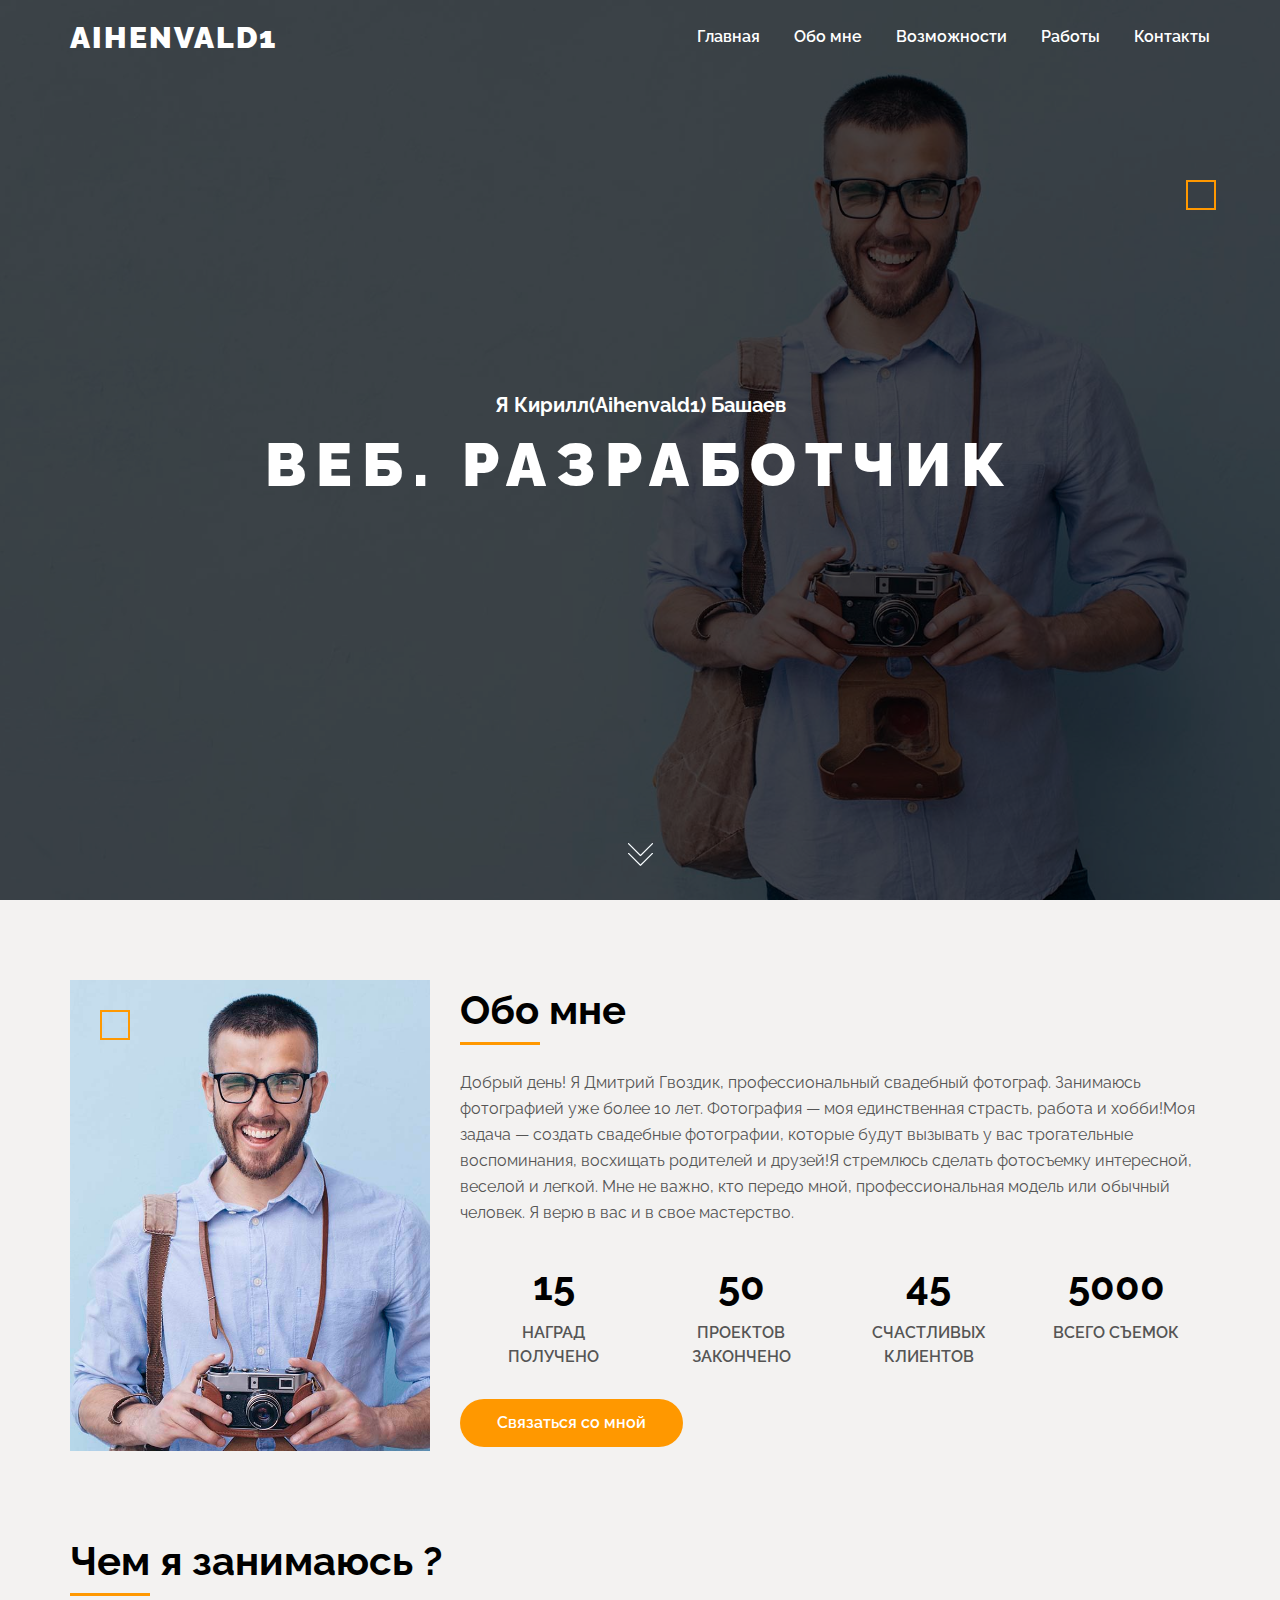
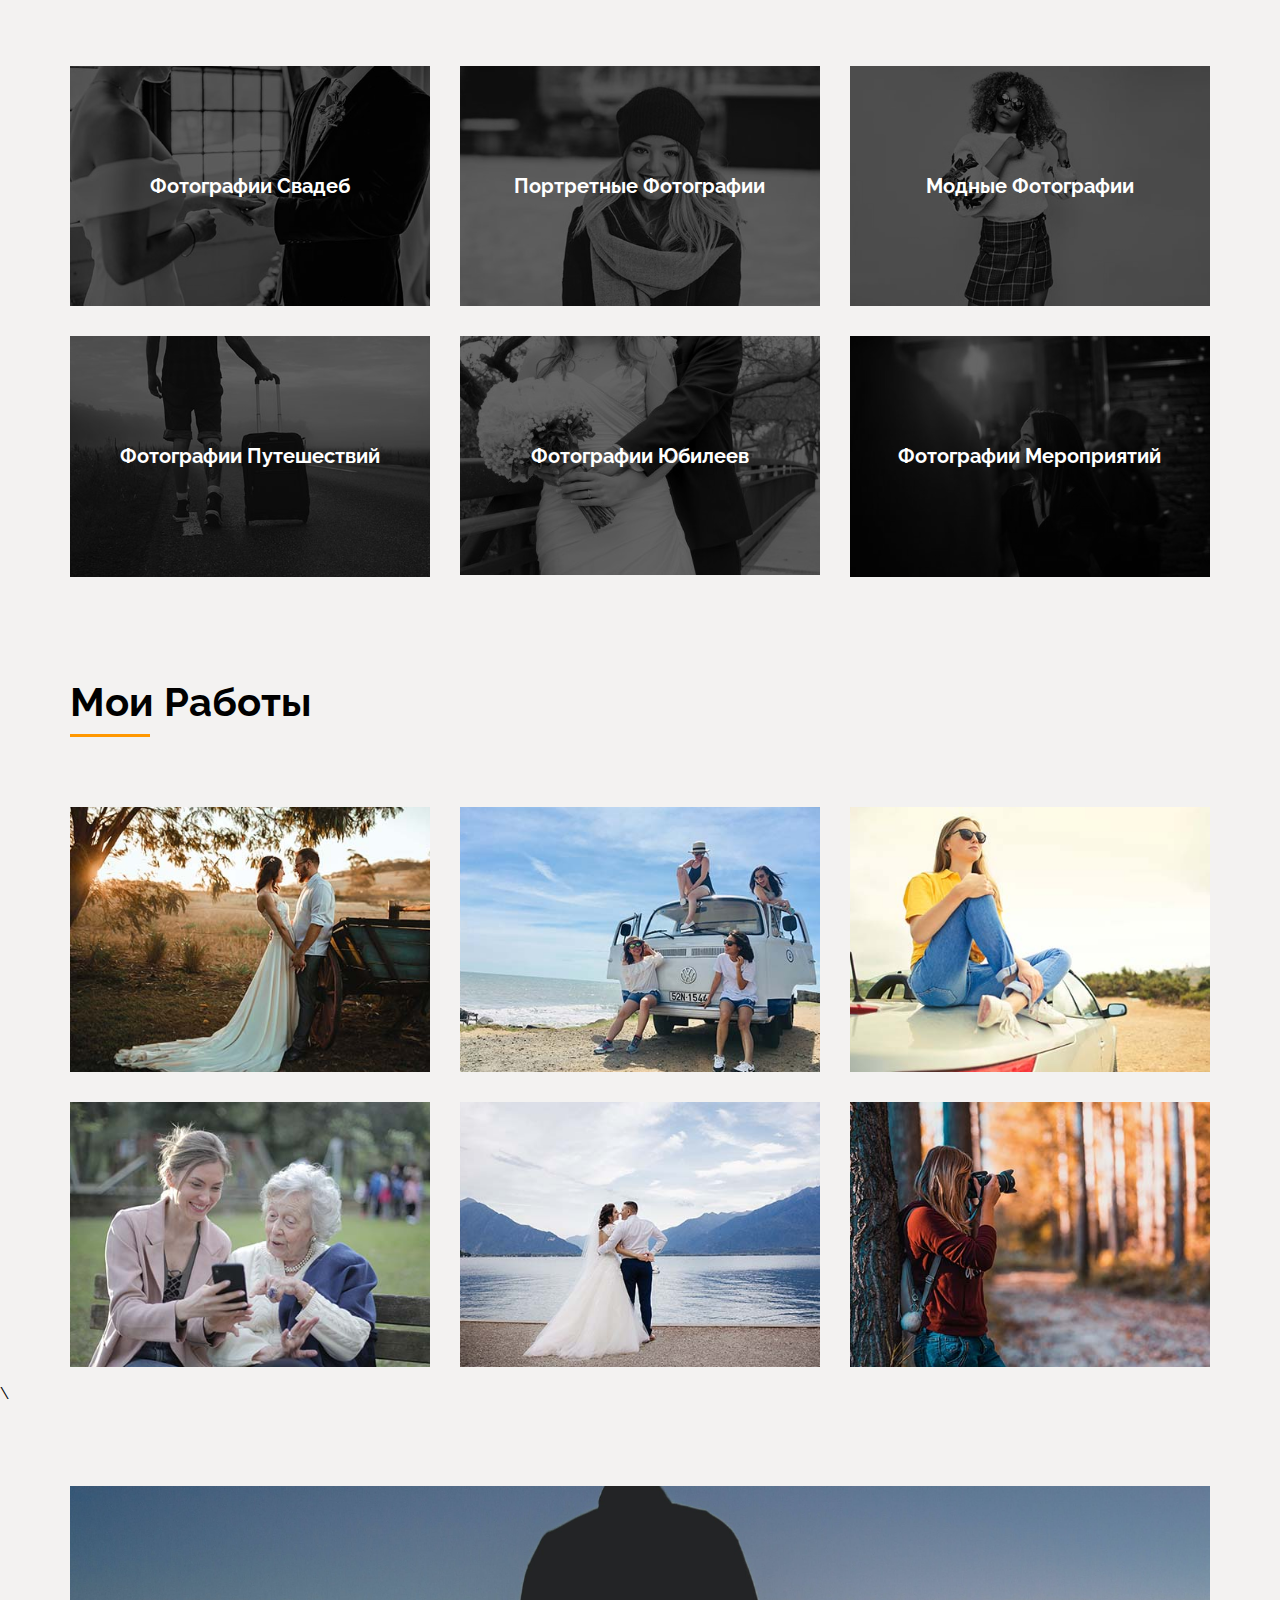
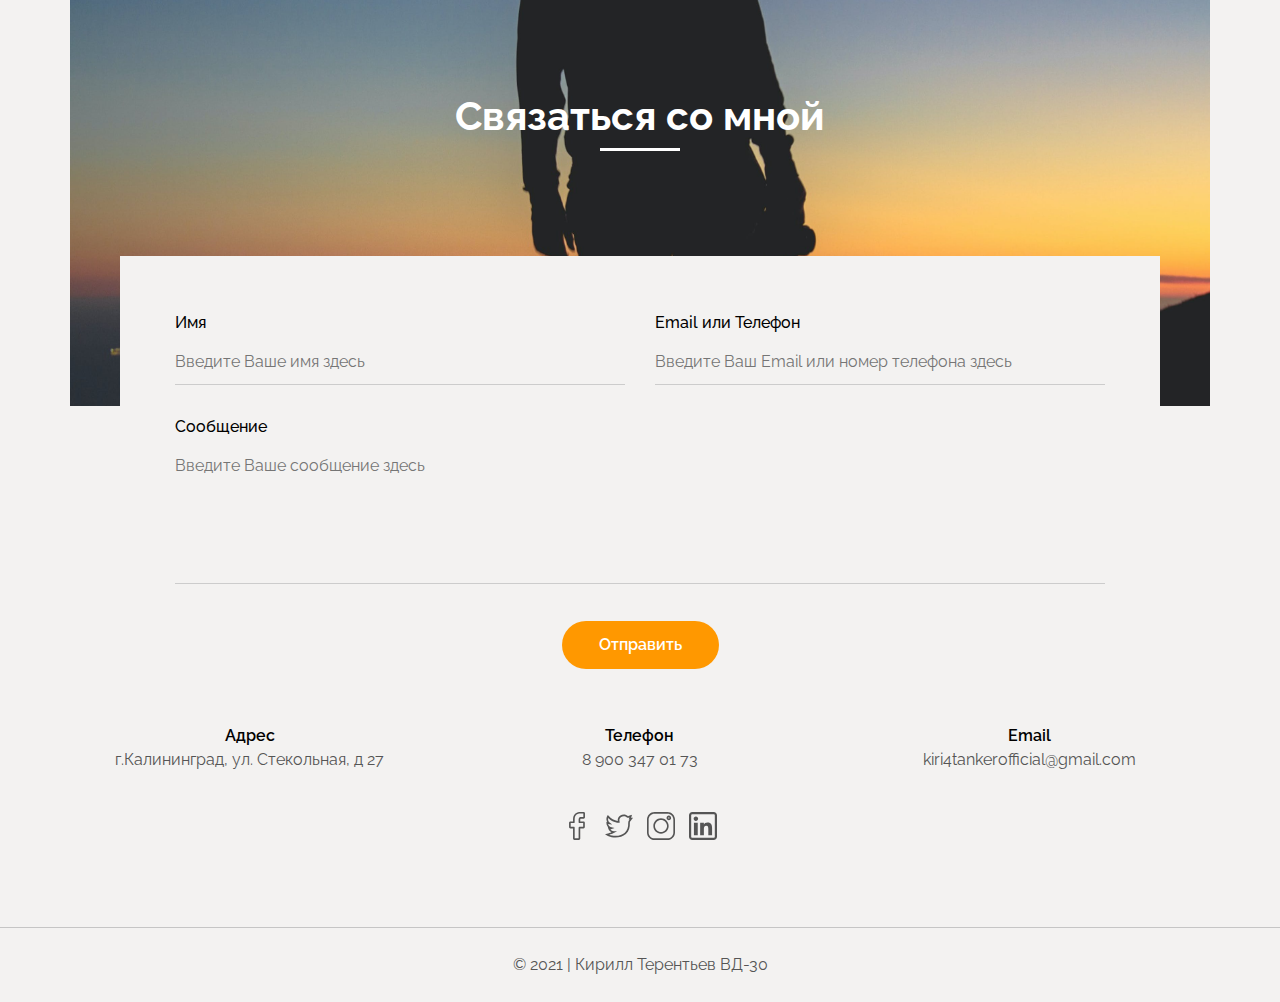
==== commit 1b78852b: "Update index.html" ====
--- a/index.html
+++ b/index.html
@@ -5,7 +5,7 @@
   <meta charset="UTF-8">
   <meta http-equiv="X-UA-Compatible" content="IE=edge">
   <meta name="viewport" content="width=device-width, initial-scale=1.0">
-  <title>Photography</title>
+  <title>WEB Developer</title>
   <link rel="stylesheet" href="css/main.css">
 </head>
 
@@ -22,7 +22,7 @@
     <div class="container">
       <div class="row justify-content-between align-items-center">
         <div class="brand-name">
-          <a href="index.html">Gvozdik.</a>
+          <a href="index.html">Aihenvald1</a>
         </div>
         <div class="nav-toggle">
           <span></span>
@@ -32,7 +32,7 @@
           <ul>
             <li><a href="#home">Главная</a></li>
             <li><a href="#about">Обо мне</a></li>
-            <li><a href="#services">Услуги</a></li>
+            <li><a href="#services">Возможности</a></li>
             <li><a href="#works">Работы</a></li>
             <li><a href="#contact">Контакты</a></li>
           </ul>
@@ -51,8 +51,8 @@
       <div class="container">
         <div class="row align-items-center">
           <div class="home-content">
-            <h4>Я Дмитрий Гвоздик</h4>
-            <h1>Фотограф</h1>
+            <h4>Я Кирилл(Aihenvald1) Башаев</h4>
+            <h1>Веб. разработчик</h1>
           </div>
         </div>
       </div>
@@ -366,4 +366,4 @@
   <script src="js/main.js"></script>
 </body>
 
-</html>+</html>
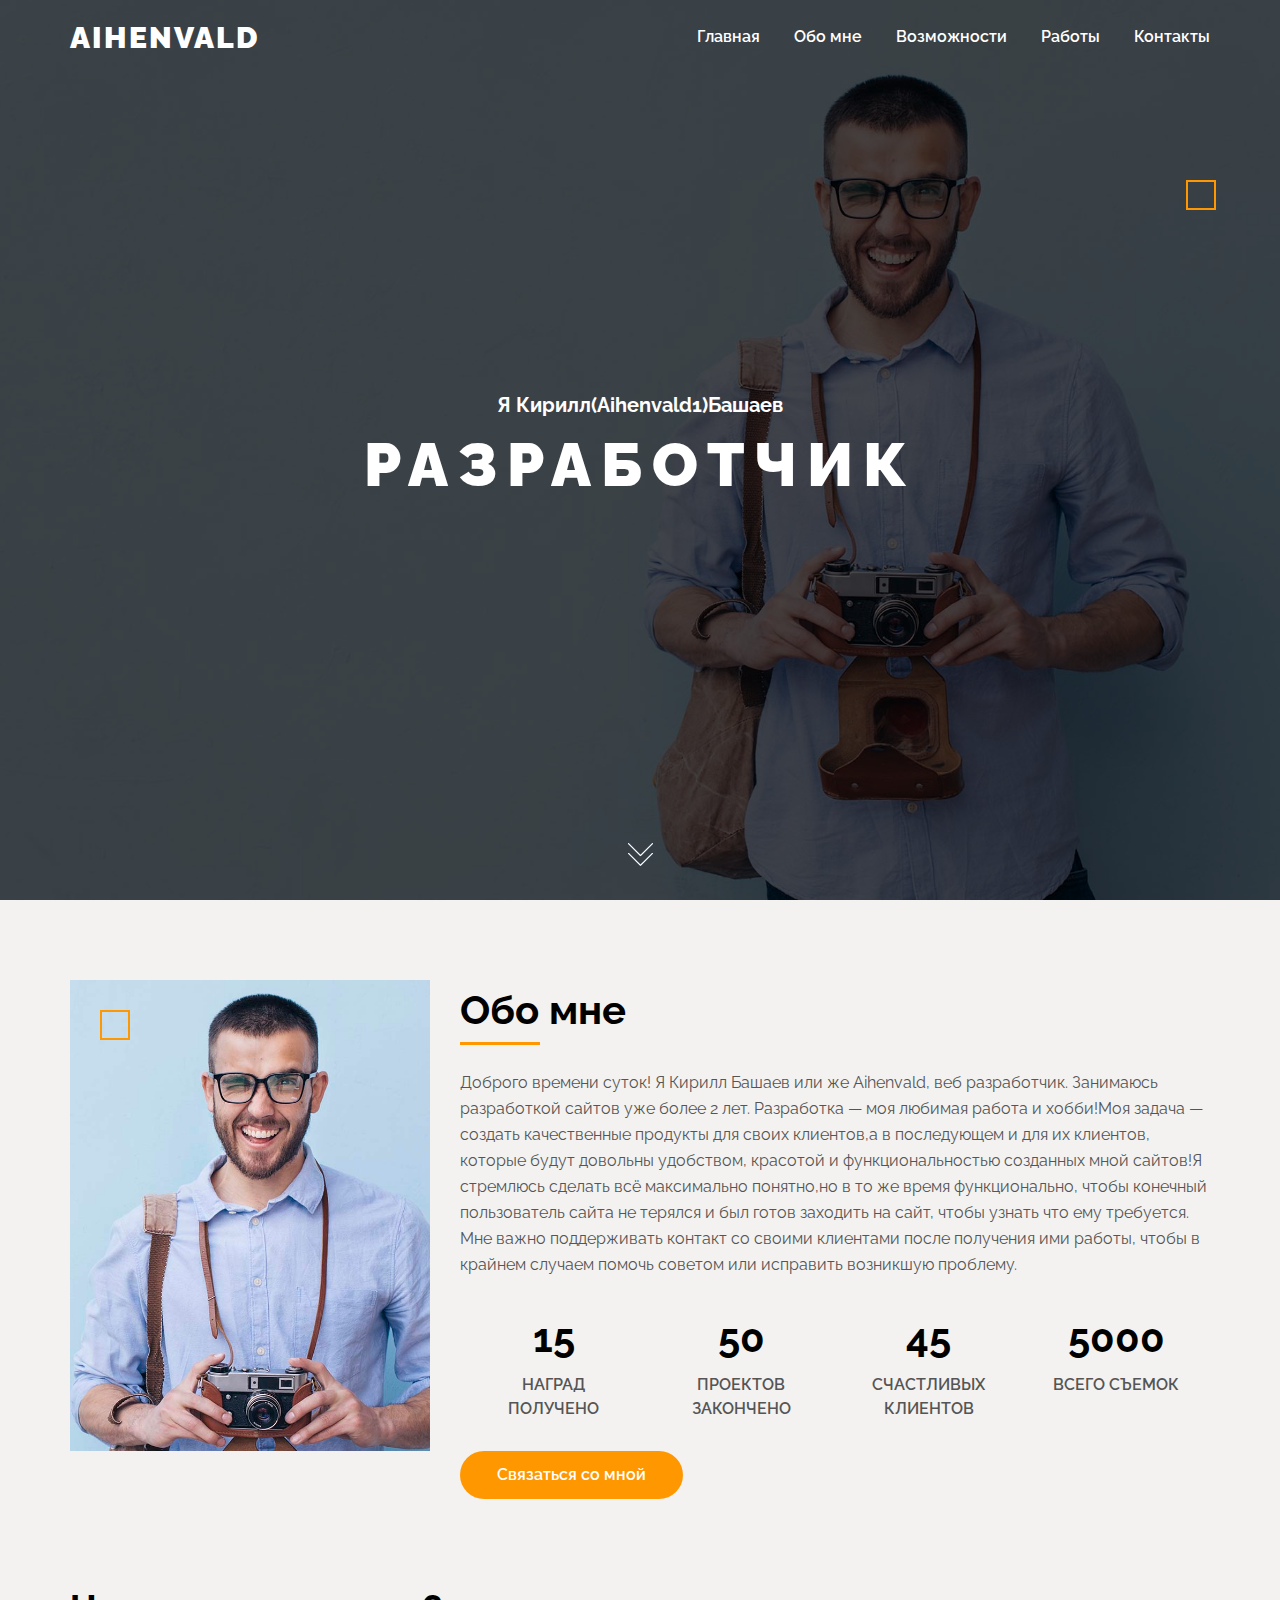
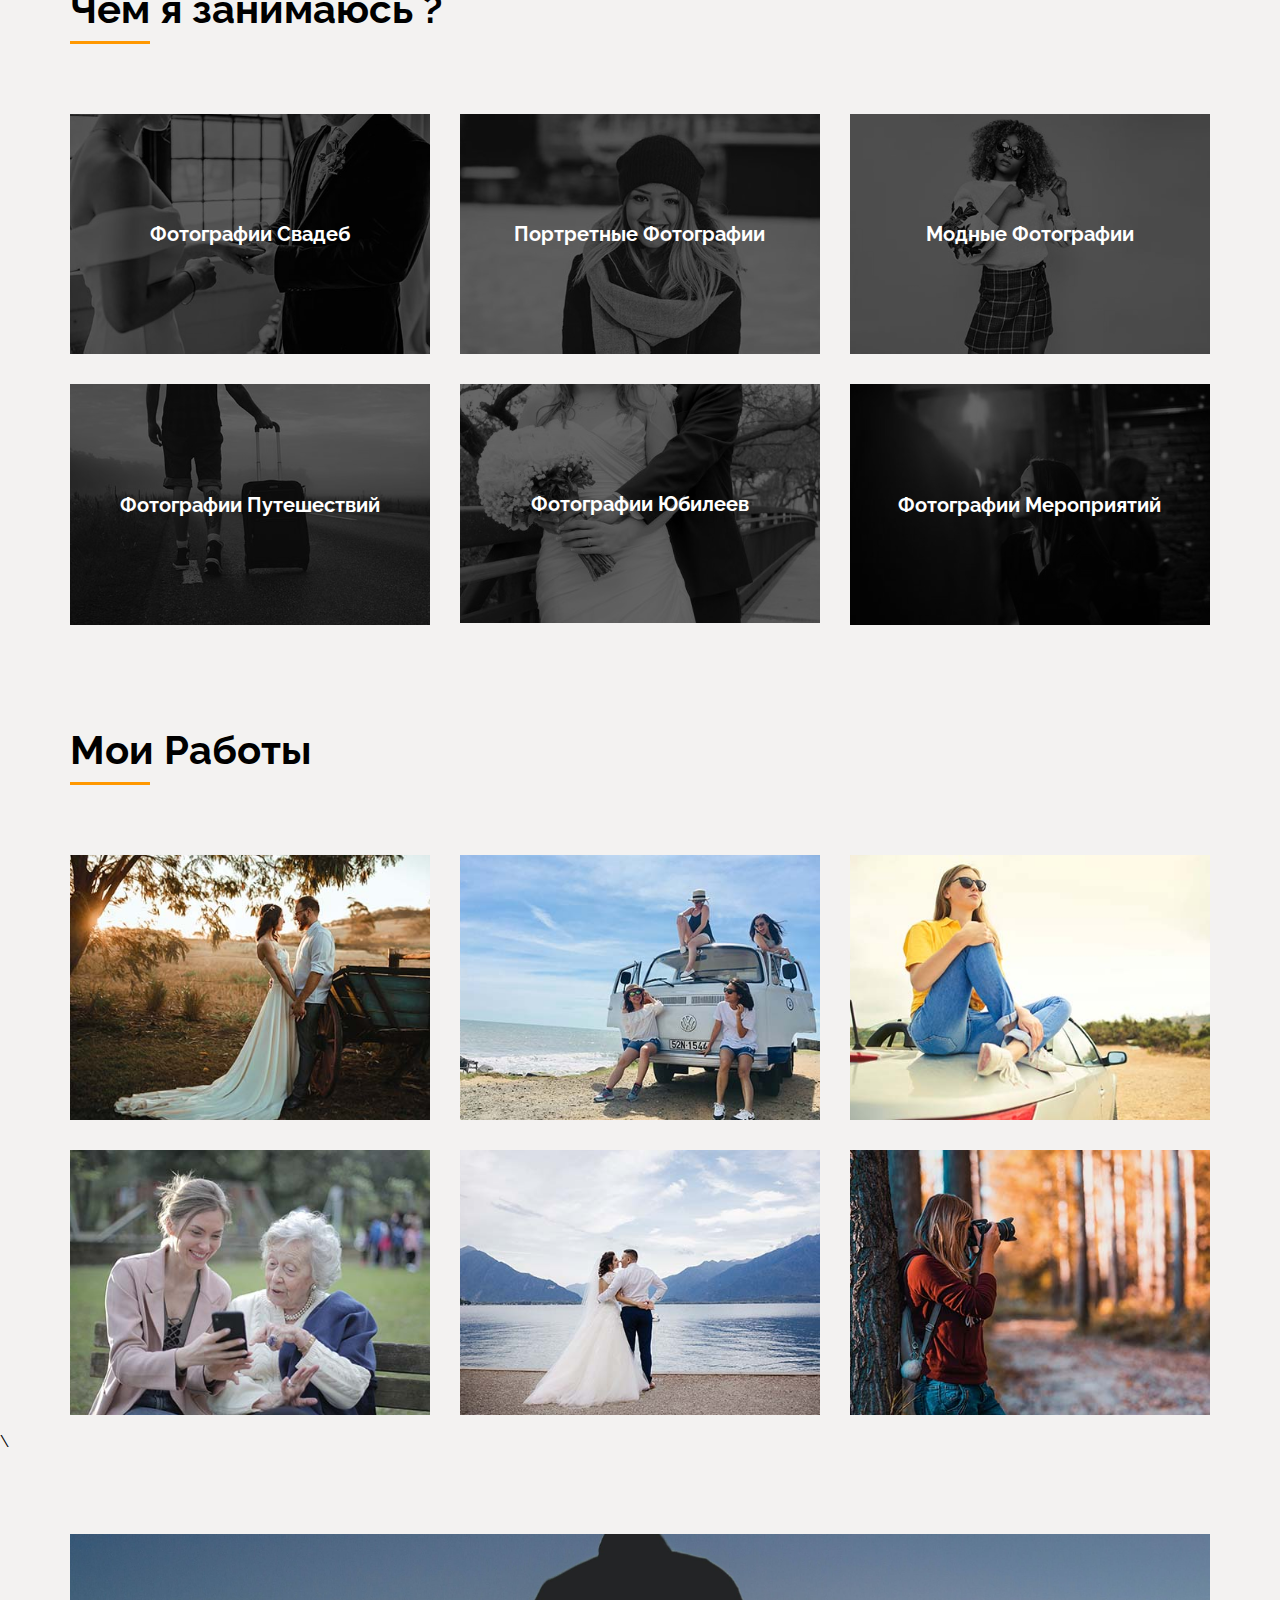
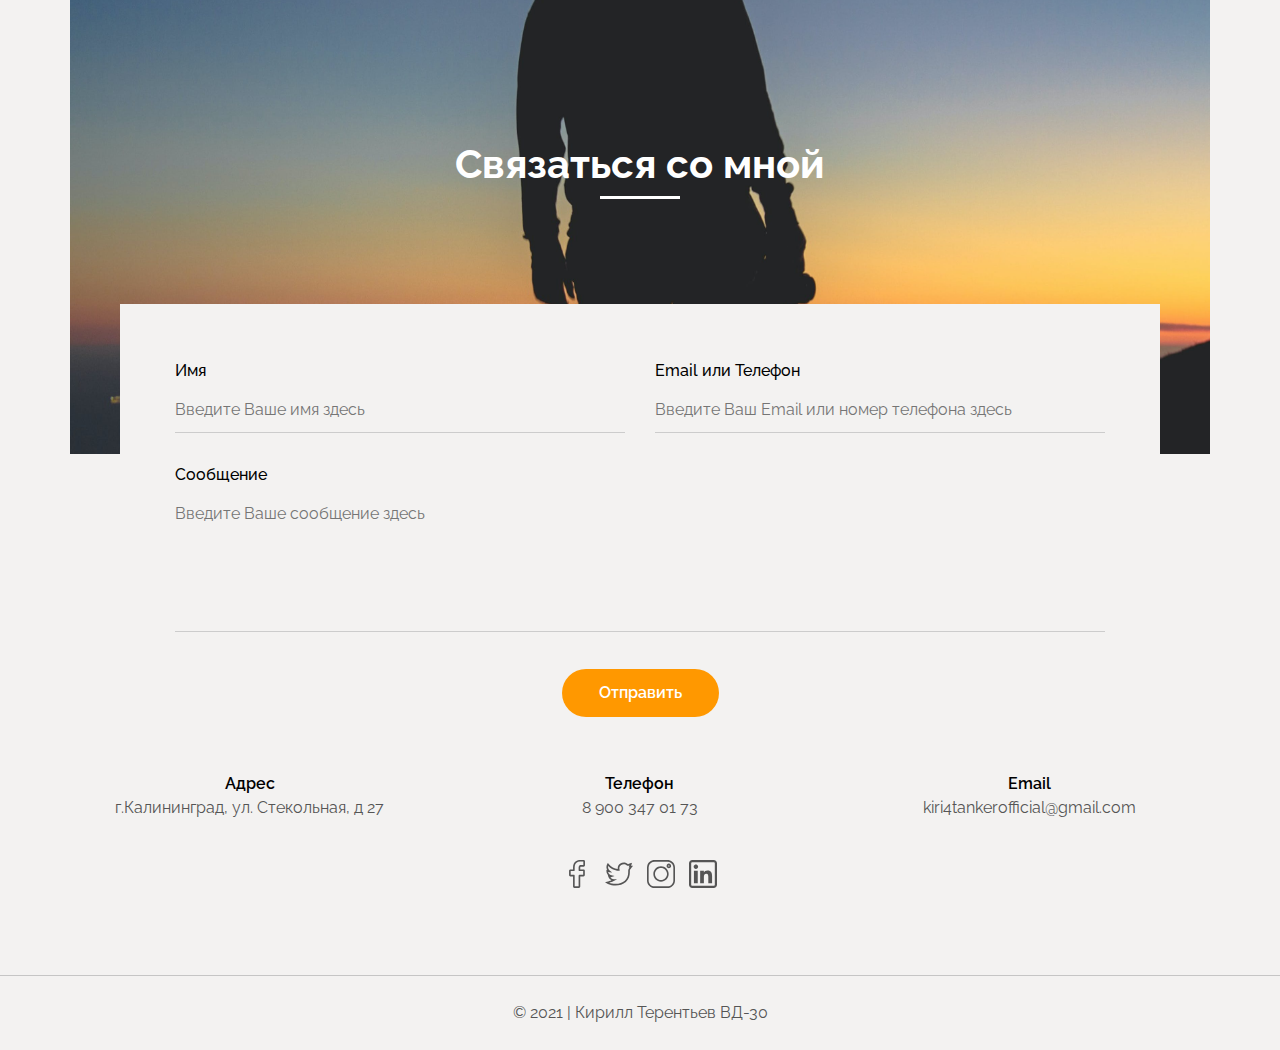
==== commit f3f344a2: "Update index.html2" ====
--- a/index.html
+++ b/index.html
@@ -22,7 +22,7 @@
     <div class="container">
       <div class="row justify-content-between align-items-center">
         <div class="brand-name">
-          <a href="index.html">Aihenvald1</a>
+          <a href="index.html">Aihenvald</a>
         </div>
         <div class="nav-toggle">
           <span></span>
@@ -51,8 +51,8 @@
       <div class="container">
         <div class="row align-items-center">
           <div class="home-content">
-            <h4>Я Кирилл(Aihenvald1) Башаев</h4>
-            <h1>Веб. разработчик</h1>
+            <h4>Я Кирилл(Aihenvald1)Башаев</h4>
+            <h1>Разработчик</h1>
           </div>
         </div>
       </div>
@@ -82,7 +82,7 @@
               </div>
             </div>
             <div>
-              <p>Добрый день! Я Дмитрий Гвоздик, профессиональный свадебный фотограф. Занимаюсь фотографией уже более 10 лет. Фотография — моя единственная страсть, работа и хобби!Моя задача — создать свадебные фотографии, которые будут вызывать у вас трогательные воспоминания, восхищать родителей и друзей!Я стремлюсь сделать фотосъемку интересной, веселой и легкой. Мне не важно, кто передо мной, профессиональная модель или обычный человек. Я верю в вас и в свое мастерство.</p>
+              <p>Доброго времени суток! Я Кирилл Башаев или же Aihenvald, веб разработчик. Занимаюсь разработкой сайтов уже более 2 лет. Разработка — моя любимая работа и хобби!Моя задача — создать качественные продукты для своих клиентов,а в последующем и для их клиентов, которые будут довольны удобством, красотой и функциональностью созданных мной сайтов!Я стремлюсь сделать всё максимально понятно,но в то же время функционально, чтобы конечный пользователь сайта не терялся и был готов заходить на сайт, чтобы узнать что ему требуется. Мне важно поддерживать контакт со своими клиентами после получения ими работы, чтобы в крайнем случаем помочь советом или исправить возникшую проблему.</p>
               <!-- stats -->
               <div class="stats">
                 <div class="row">
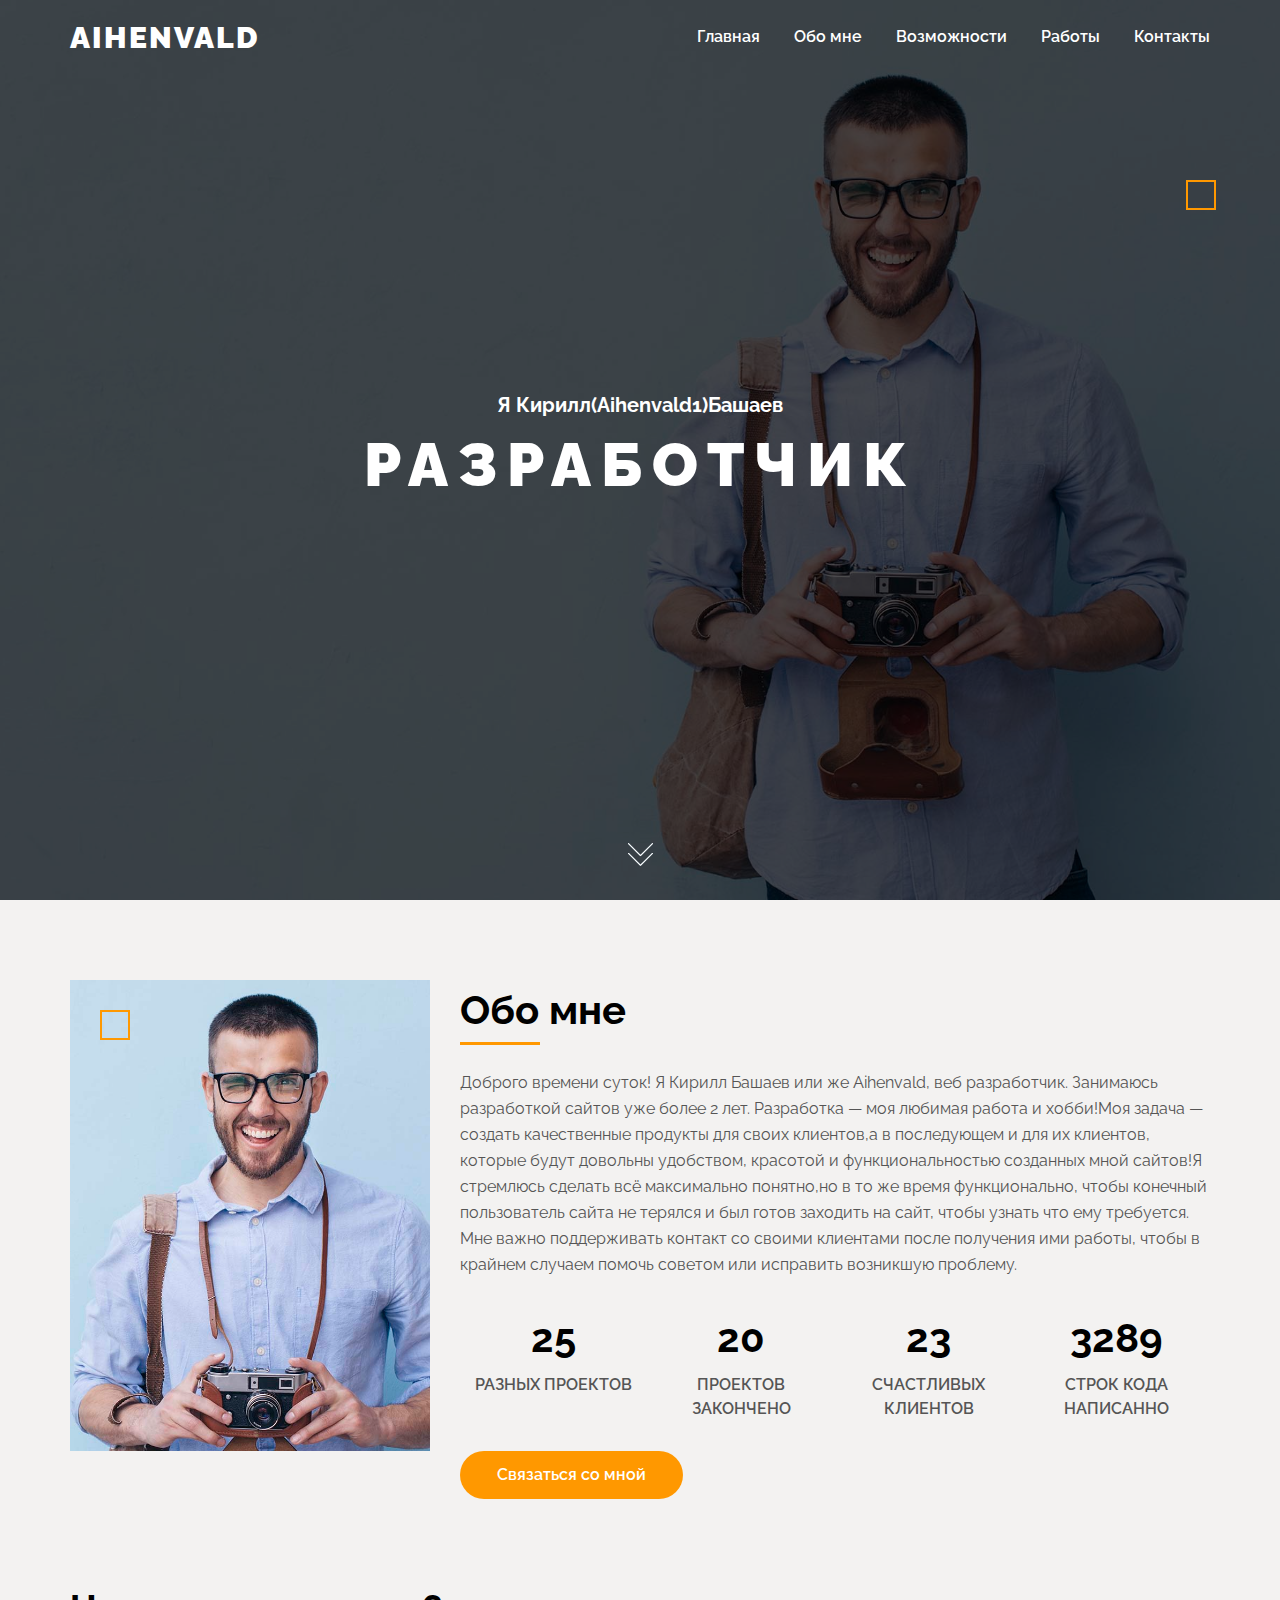
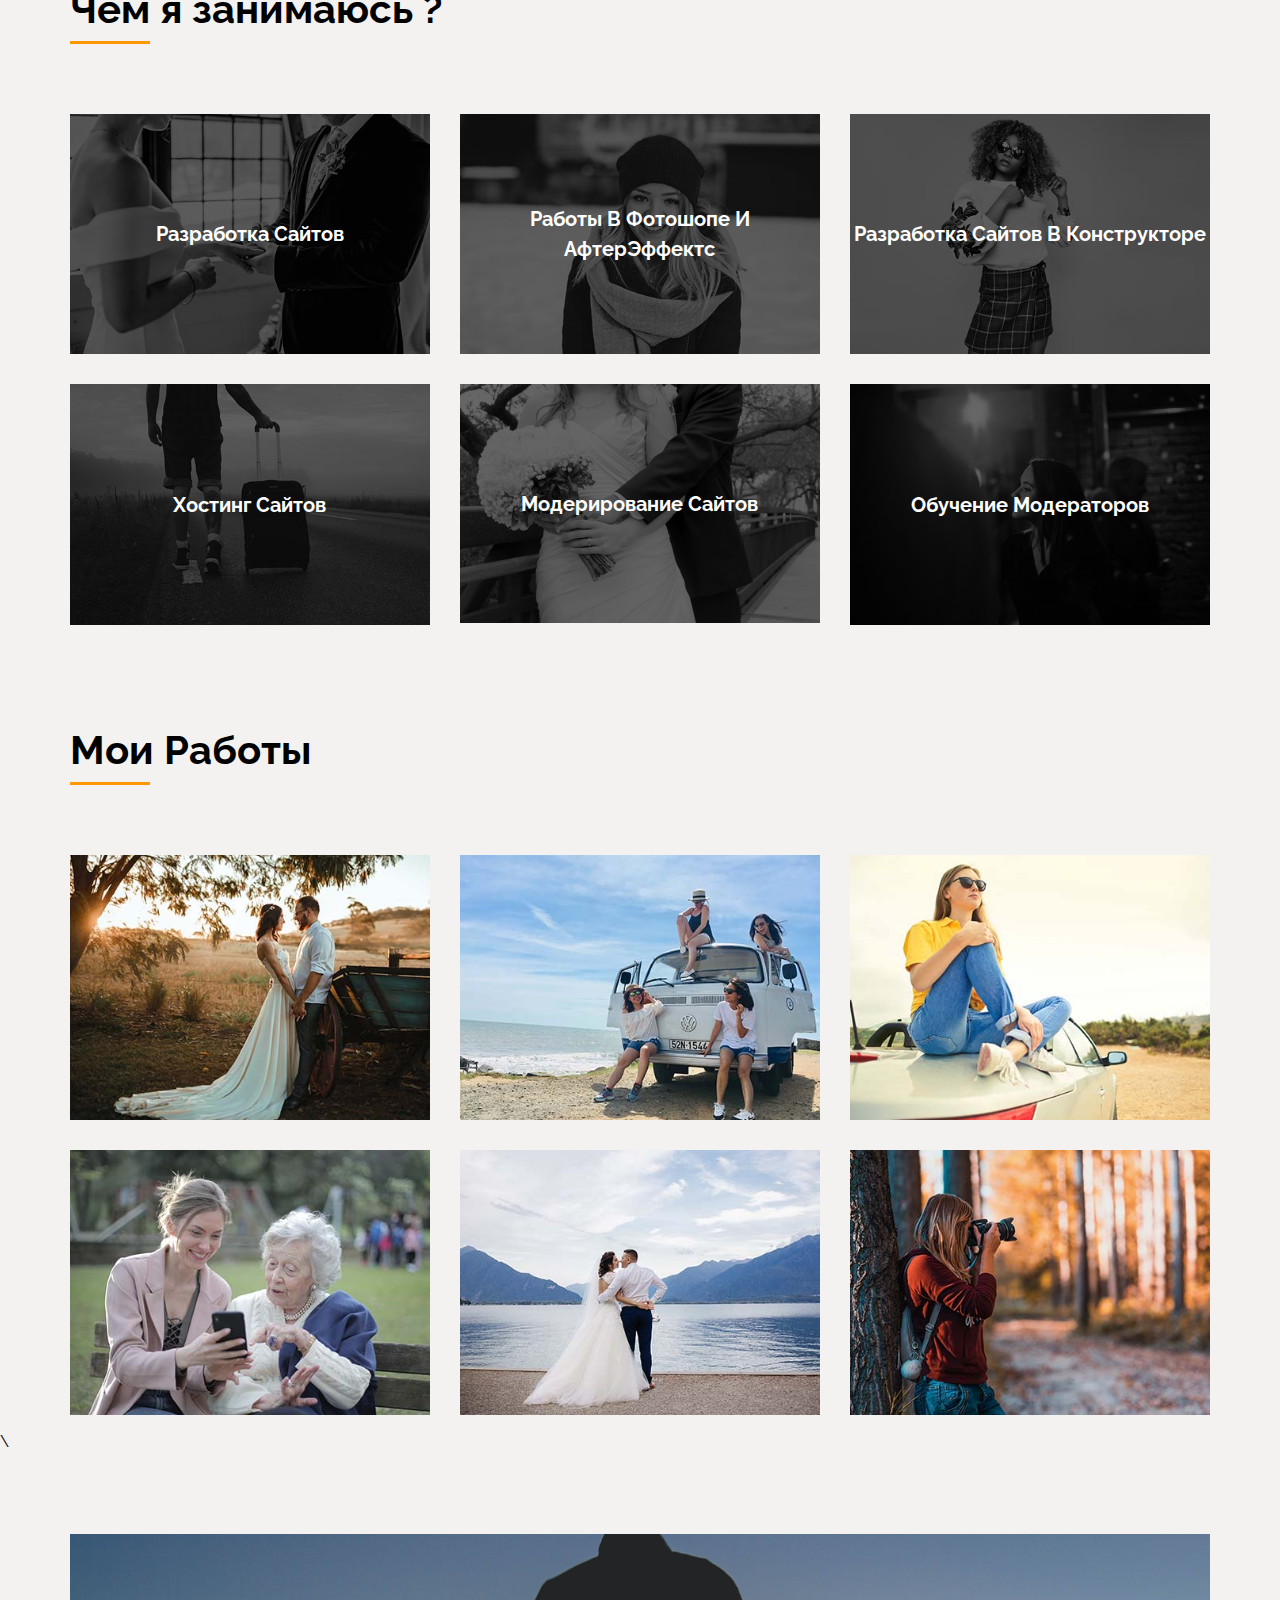
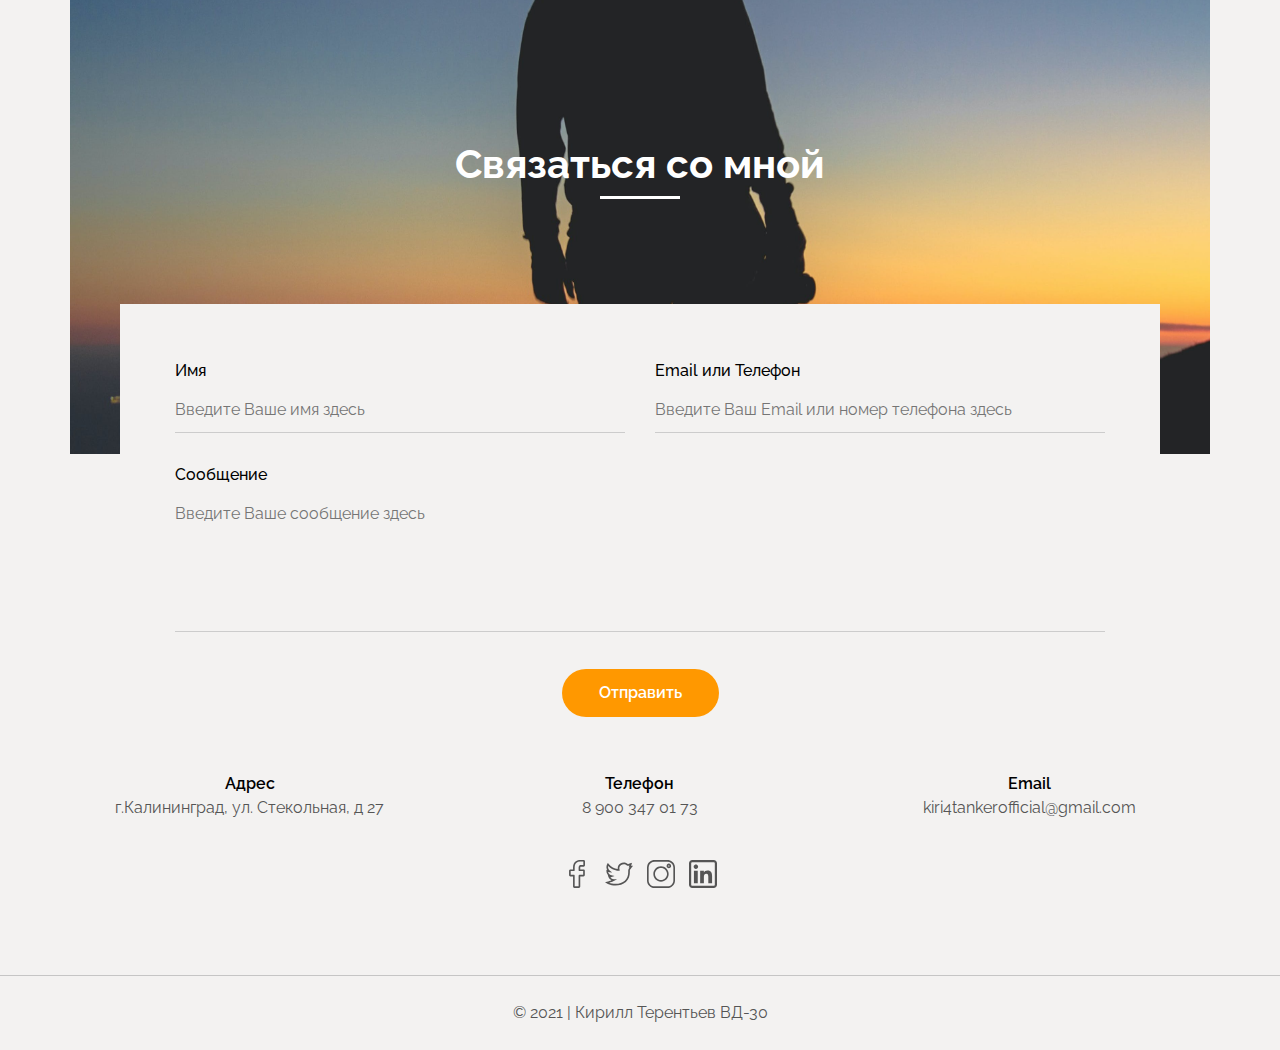
==== commit 0052e511: "Update index.html123" ====
--- a/index.html
+++ b/index.html
@@ -87,20 +87,20 @@
               <div class="stats">
                 <div class="row">
                   <div class="stat-box">
-                    <h2>15</h2>
-                    <h5>Наград Получено</h5>
+                    <h2>25</h2>
+                    <h5>Разных Проектов</h5>
                   </div>
                   <div class="stat-box">
-                    <h2>50</h2>
+                    <h2>20</h2>
                     <h5>Проектов Закончено</h5>
                   </div>
                   <div class="stat-box">
-                    <h2>45</h2>
+                    <h2>23</h2>
                     <h5>Счастливых Клиентов</h5>
                   </div>
                   <div class="stat-box">
-                    <h2>5000</h2>
-                    <h5>Всего Съемок</h5>
+                    <h2>3289</h2>
+                    <h5>Строк кода написанно</h5>
                   </div>
                 </div>
               </div>
@@ -127,7 +127,7 @@
             <div class="service-item-inner">
               <img src="images/service/1.jpg" alt="service">
               <div class="overlay">
-                <h4>Фотографии Свадеб</h4>
+                <h4>Разработка сайтов</h4>
               </div>
             </div>
           </div>
@@ -137,7 +137,7 @@
             <div class="service-item-inner">
               <img src="images/service/2.jpg" alt="service">
               <div class="overlay">
-                <h4>Портретные Фотографии</h4>
+                <h4>Работы в Фотошопе и АфтерЭффектс</h4>
               </div>
             </div>
           </div>
@@ -147,7 +147,7 @@
             <div class="service-item-inner">
               <img src="images/service/3.jpg" alt="service">
               <div class="overlay">
-                <h4>Модные Фотографии</h4>
+                <h4>Разработка сайтов в конструкторе</h4>
               </div>
             </div>
           </div>
@@ -157,7 +157,7 @@
             <div class="service-item-inner">
               <img src="images/service/4.jpg" alt="service">
               <div class="overlay">
-                <h4>Фотографии Путешествий</h4>
+                <h4>Хостинг сайтов</h4>
               </div>
             </div>
           </div>
@@ -167,7 +167,7 @@
             <div class="service-item-inner">
               <img src="images/service/5.jpg" alt="service">
               <div class="overlay">
-                <h4>Фотографии Юбилеев</h4>
+                <h4>Модерирование сайтов</h4>
               </div>
             </div>
           </div>
@@ -177,7 +177,7 @@
             <div class="service-item-inner">
               <img src="images/service/6.jpg" alt="service">
               <div class="overlay">
-                <h4>Фотографии Мероприятий</h4>
+                <h4>Обучение модераторов</h4>
               </div>
             </div>
           </div>
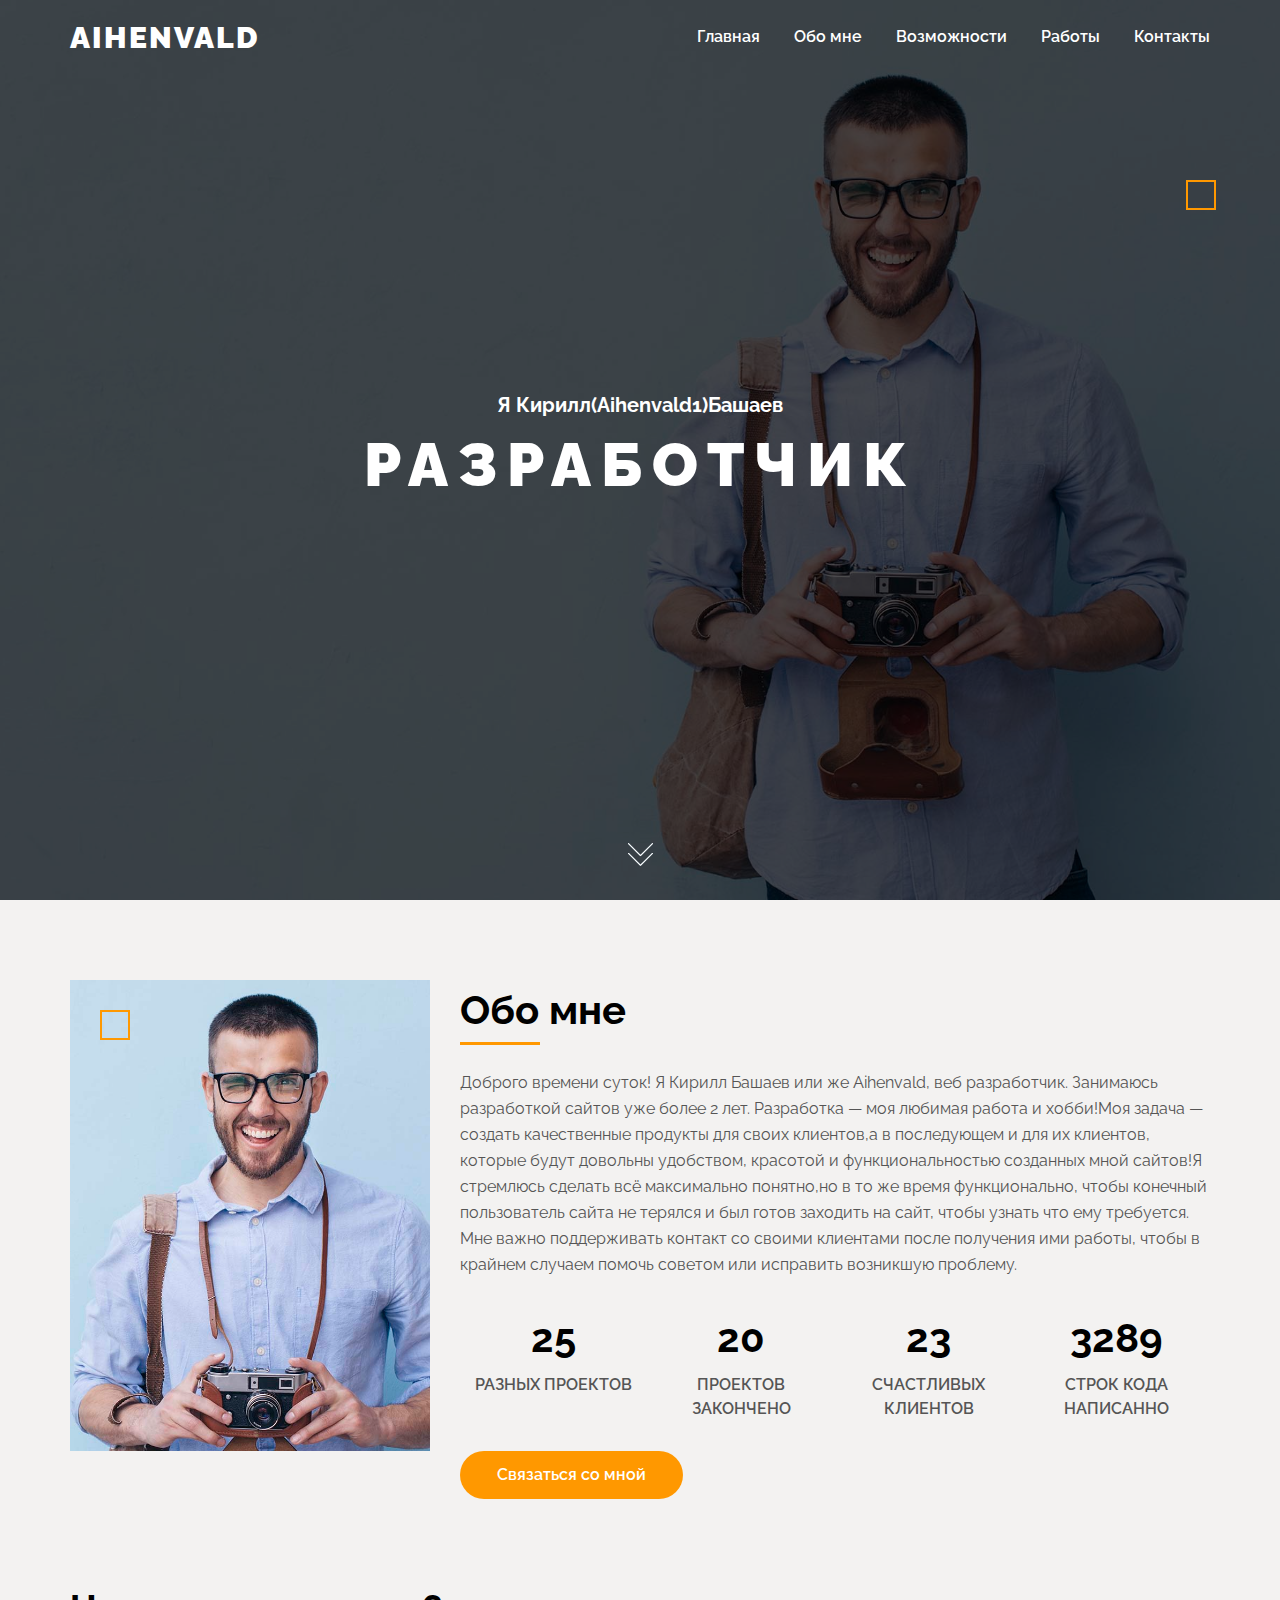
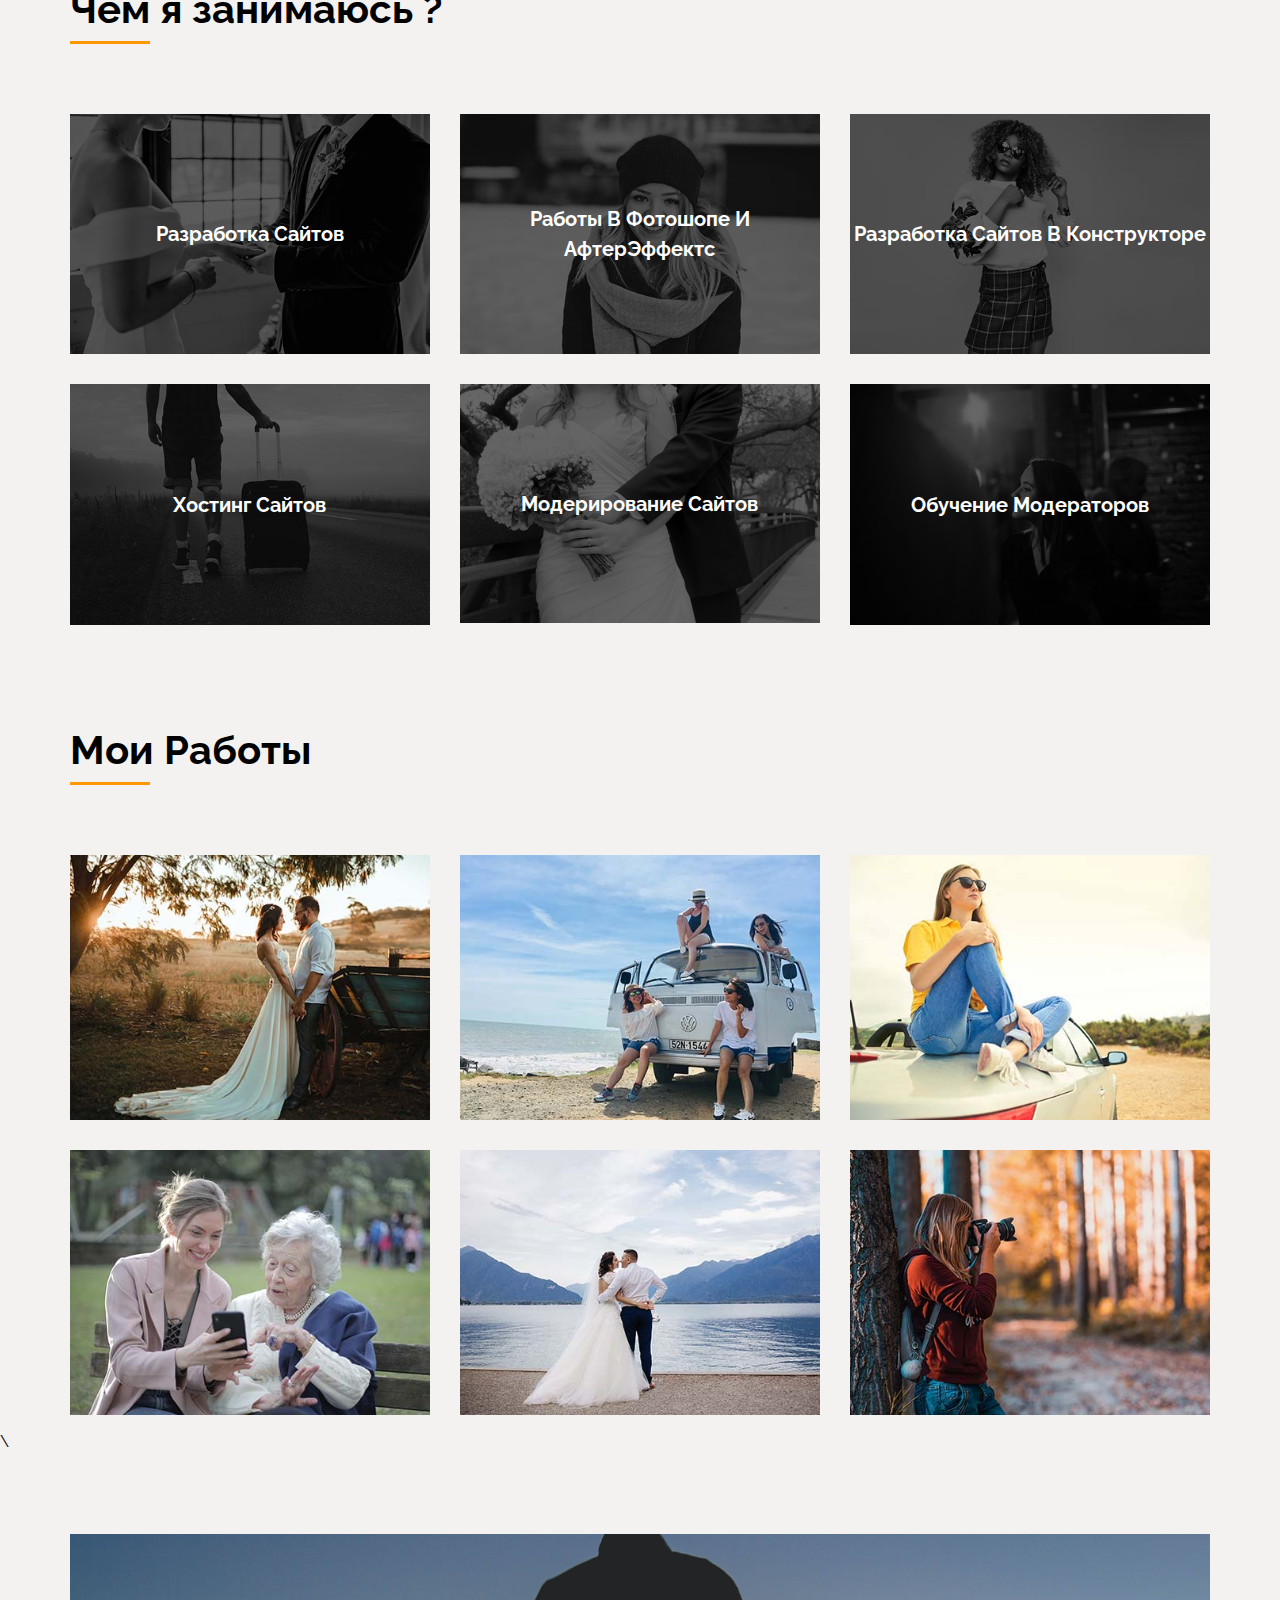
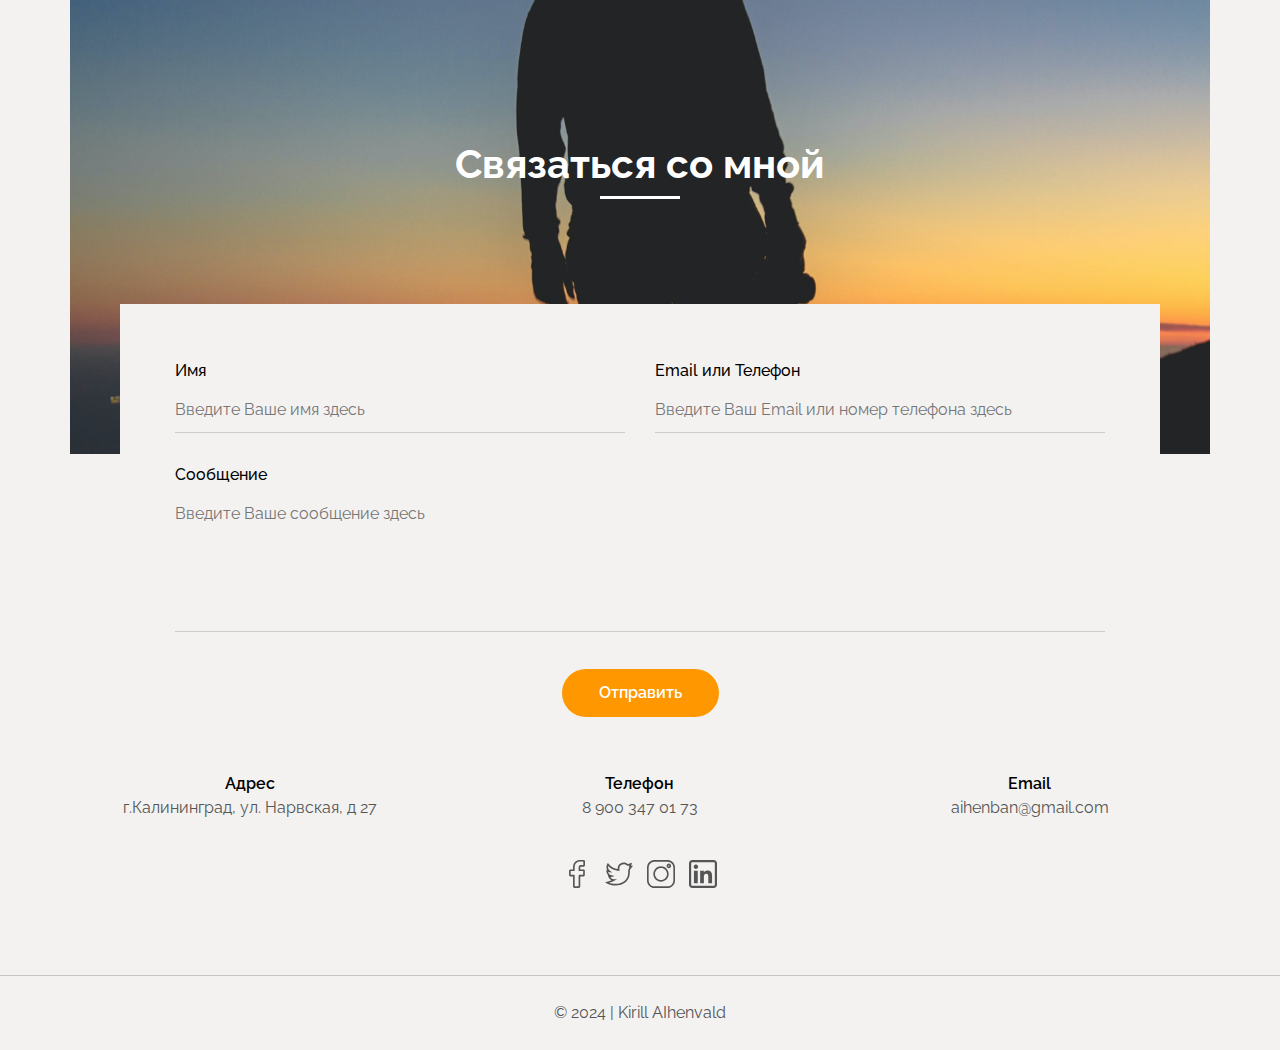
==== commit 14cc4a44: "Update index.html" ====
--- a/index.html
+++ b/index.html
@@ -316,7 +316,7 @@
               <!-- Info Item Start -->
               <div class="info-item">
                 <h5>Адрес</h5>
-                <p>г.Калининград, ул. Стекольная, д 27</p>
+                <p>г.Калининград, ул. Нарвская, д 27</p>
               </div>
               <!-- Info Item End -->
               <!-- Info Item Start -->
@@ -328,7 +328,7 @@
               <!-- Info Item Start -->
               <div class="info-item">
                 <h5>Email</h5>
-                <p>kiri4tankerofficial@gmail.com</p>
+                <p>aihenban@gmail.com</p>
               </div>
               <!-- Info Item End -->
             </div>
@@ -355,7 +355,7 @@
   <footer>
     <!-- Copyright Text  -->
     <div class="copyright">
-      <p>&copy; 2021 | Кирилл Терентьев ВД-30</p>
+      <p>&copy; 2024 | Kirill AIhenvald </p>
     </div>
   </footer>
   <!-- Footer End -->
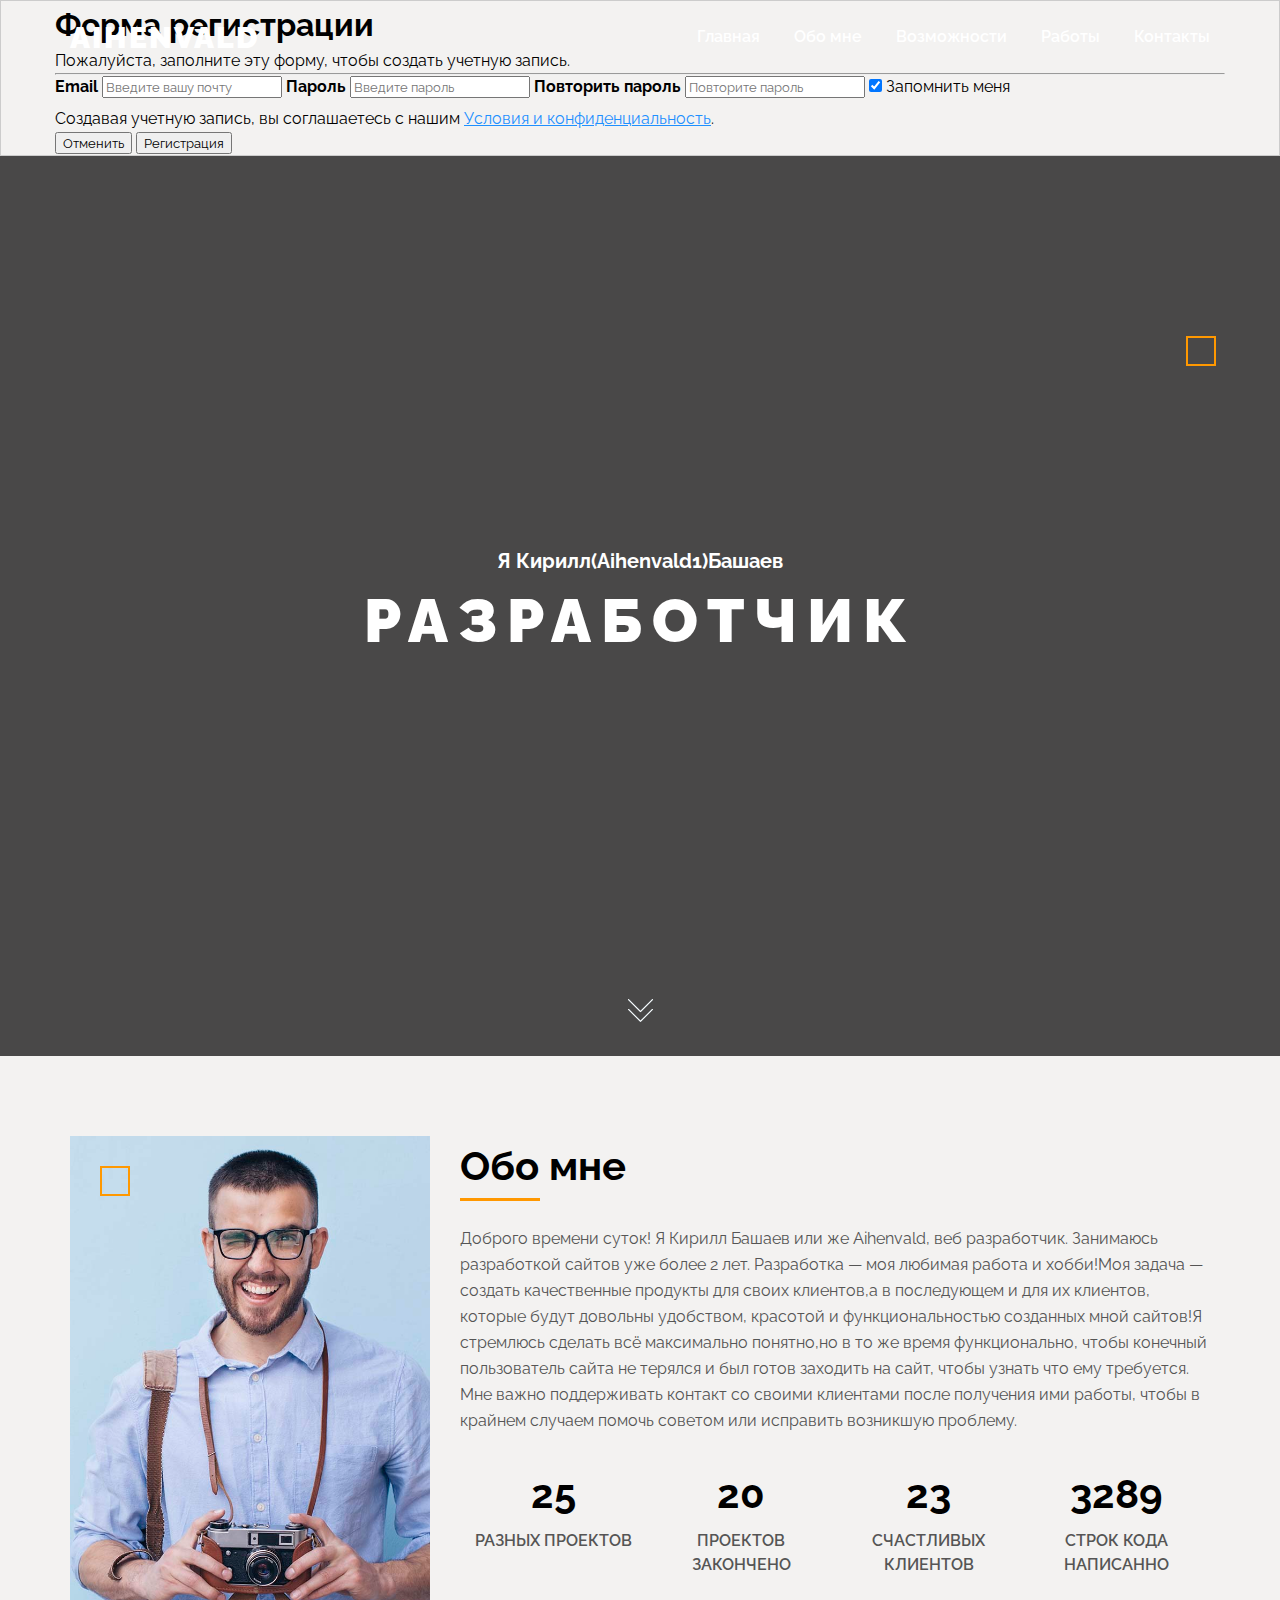
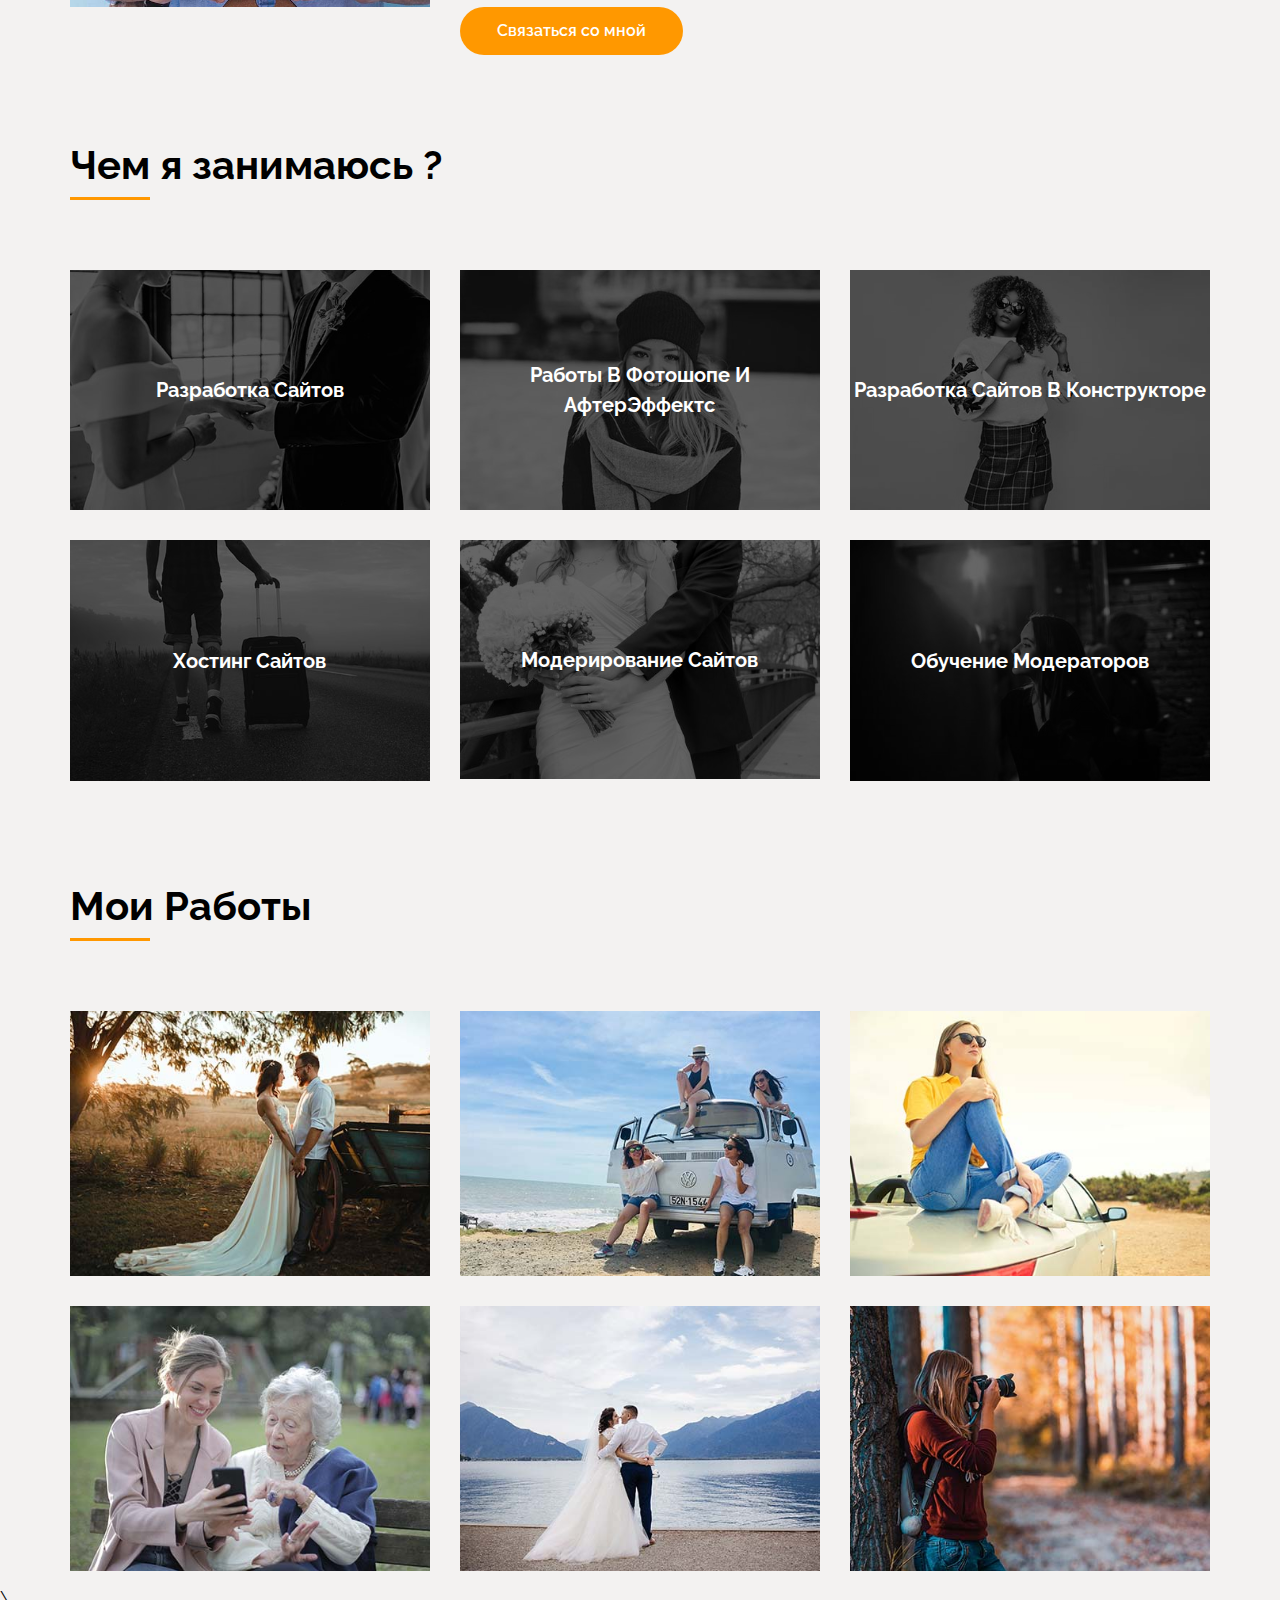
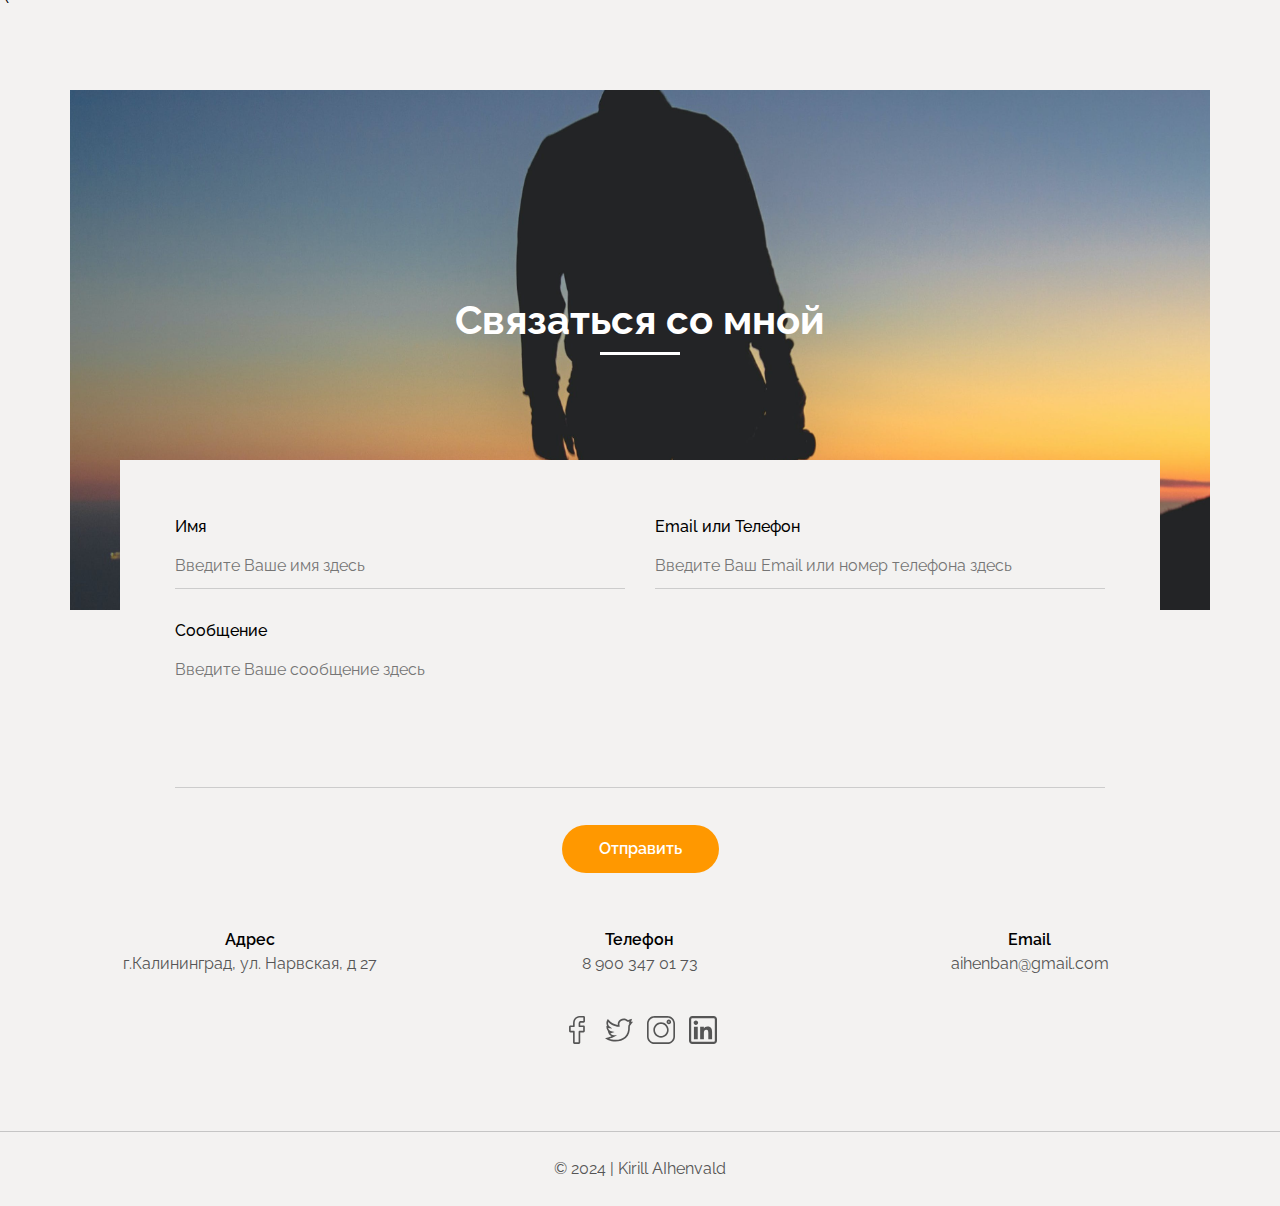
==== commit 63802727: "Update index.html" ====
--- a/index.html
+++ b/index.html
@@ -10,6 +10,33 @@
 </head>
 
 <body>
+<form action="action_page.php" style="border:1px solid #ccc">
+  <div class="container">
+    <h1>Форма регистрации</h1>
+    <p>Пожалуйста, заполните эту форму, чтобы создать учетную запись.</p>
+    <hr>
+
+    <label for="email"><b>Email</b></label>
+    <input type="text" placeholder="Введите вашу почту" name="email" required>
+
+    <label for="psw"><b>Пароль</b></label>
+    <input type="password" placeholder="Введите пароль" name="psw" required>
+
+    <label for="psw-repeat"><b>Повторить пароль</b></label>
+    <input type="password" placeholder="Повторите пароль" name="psw-repeat" required>
+
+    <label>
+      <input type="checkbox" checked="checked" name="remember" style="margin-bottom:15px"> Запомнить меня
+    </label>
+
+    <p>Создавая учетную запись, вы соглашаетесь с нашим <a href="#" style="color:dodgerblue">Условия и конфиденциальность</a>.</p>
+
+    <div class="clearfix">
+      <button type="button" class="cancelbtn">Отменить</button>
+      <button type="submit" class="signupbtn">Регистрация</button>
+    </div>
+  </div>
+</form>
 
   <!-- Preloader Start-->
   <div class="preloader">
--- a/css/main.css
+++ b/css/main.css
@@ -250,7 +250,7 @@
 /* Home Section */
 .home-section {
   min-height: 100vh;
-  background-image: url('../images/home-bg.jpg');
+  background-image: url('https://avatars.mds.yandex.net/i?id=88d03750b22c807378e9159a2e6587480bbab03c-8497159-images-thumbs&n=13');
   background-size: cover;
   background-position: center;
   position: relative;
@@ -872,4 +872,4 @@
   .contact-section .contact-form .form {
     padding: 55px 5px;
   }
-}+}
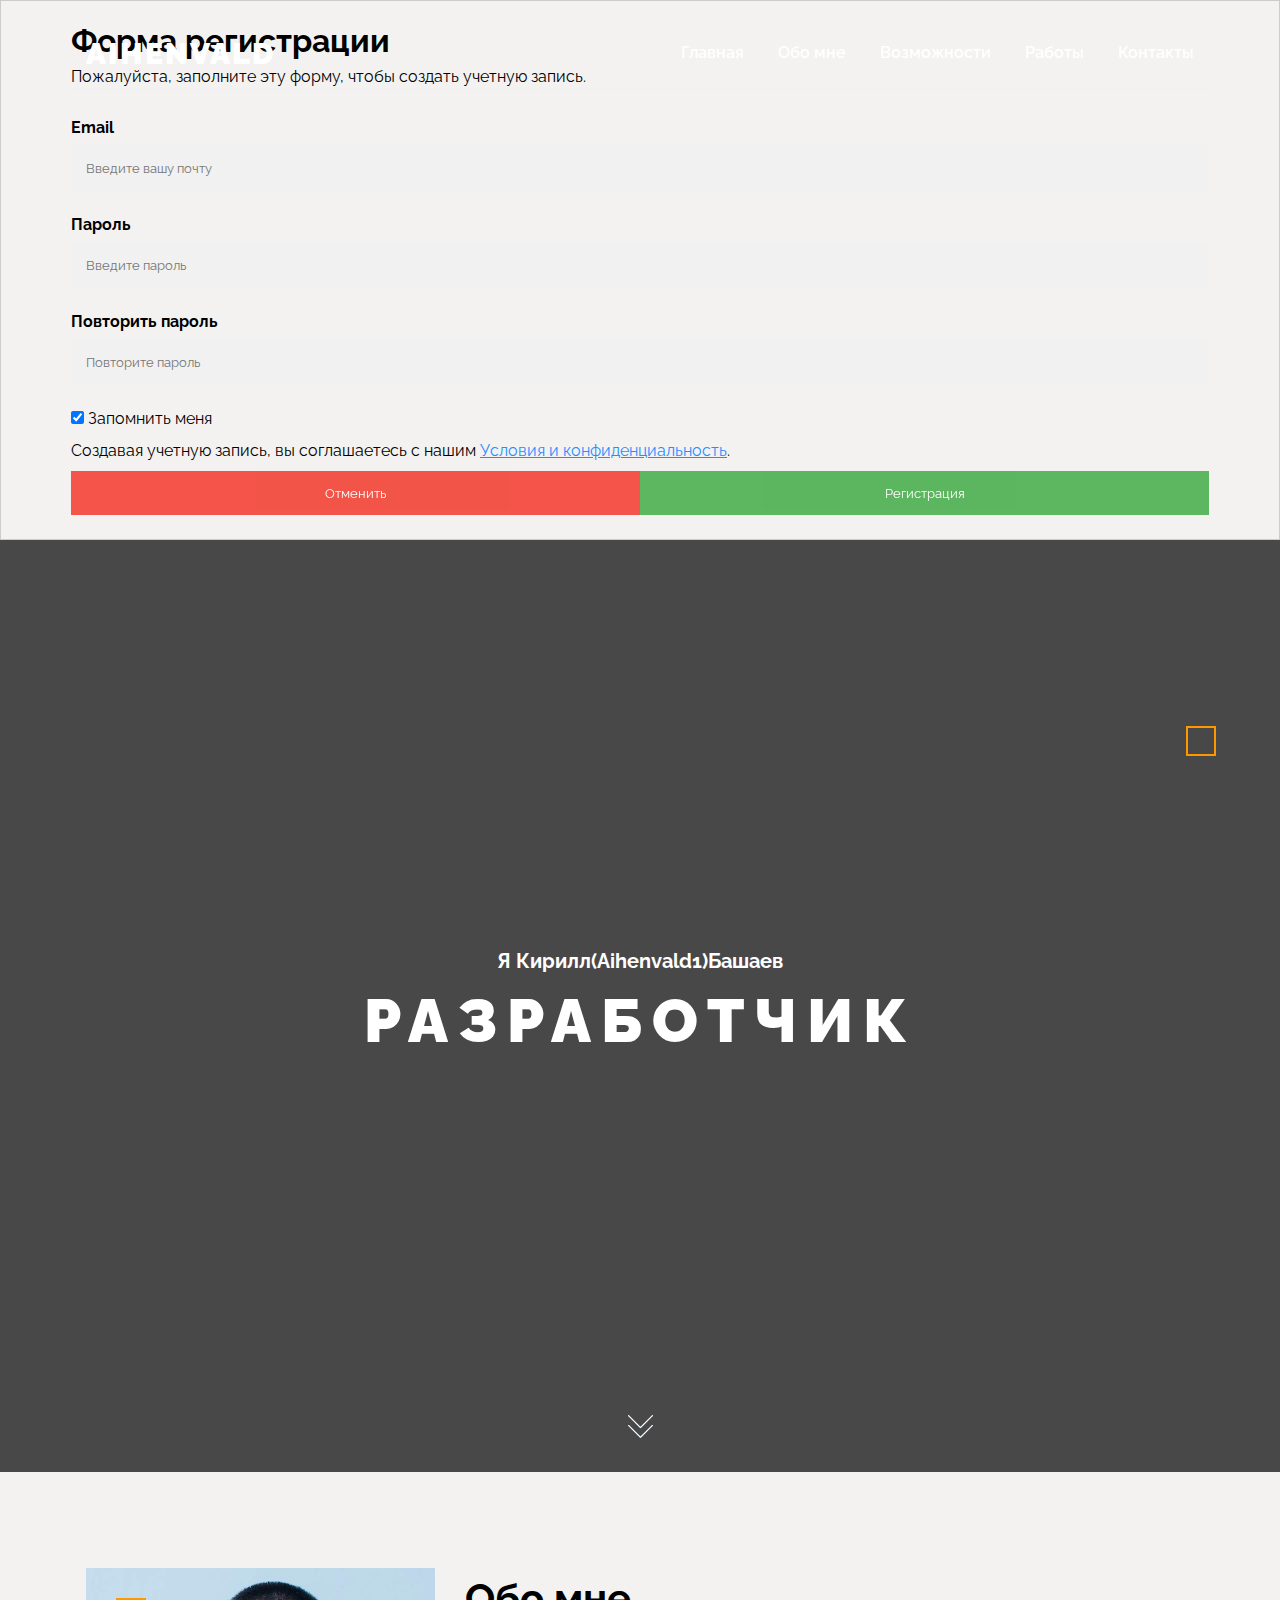
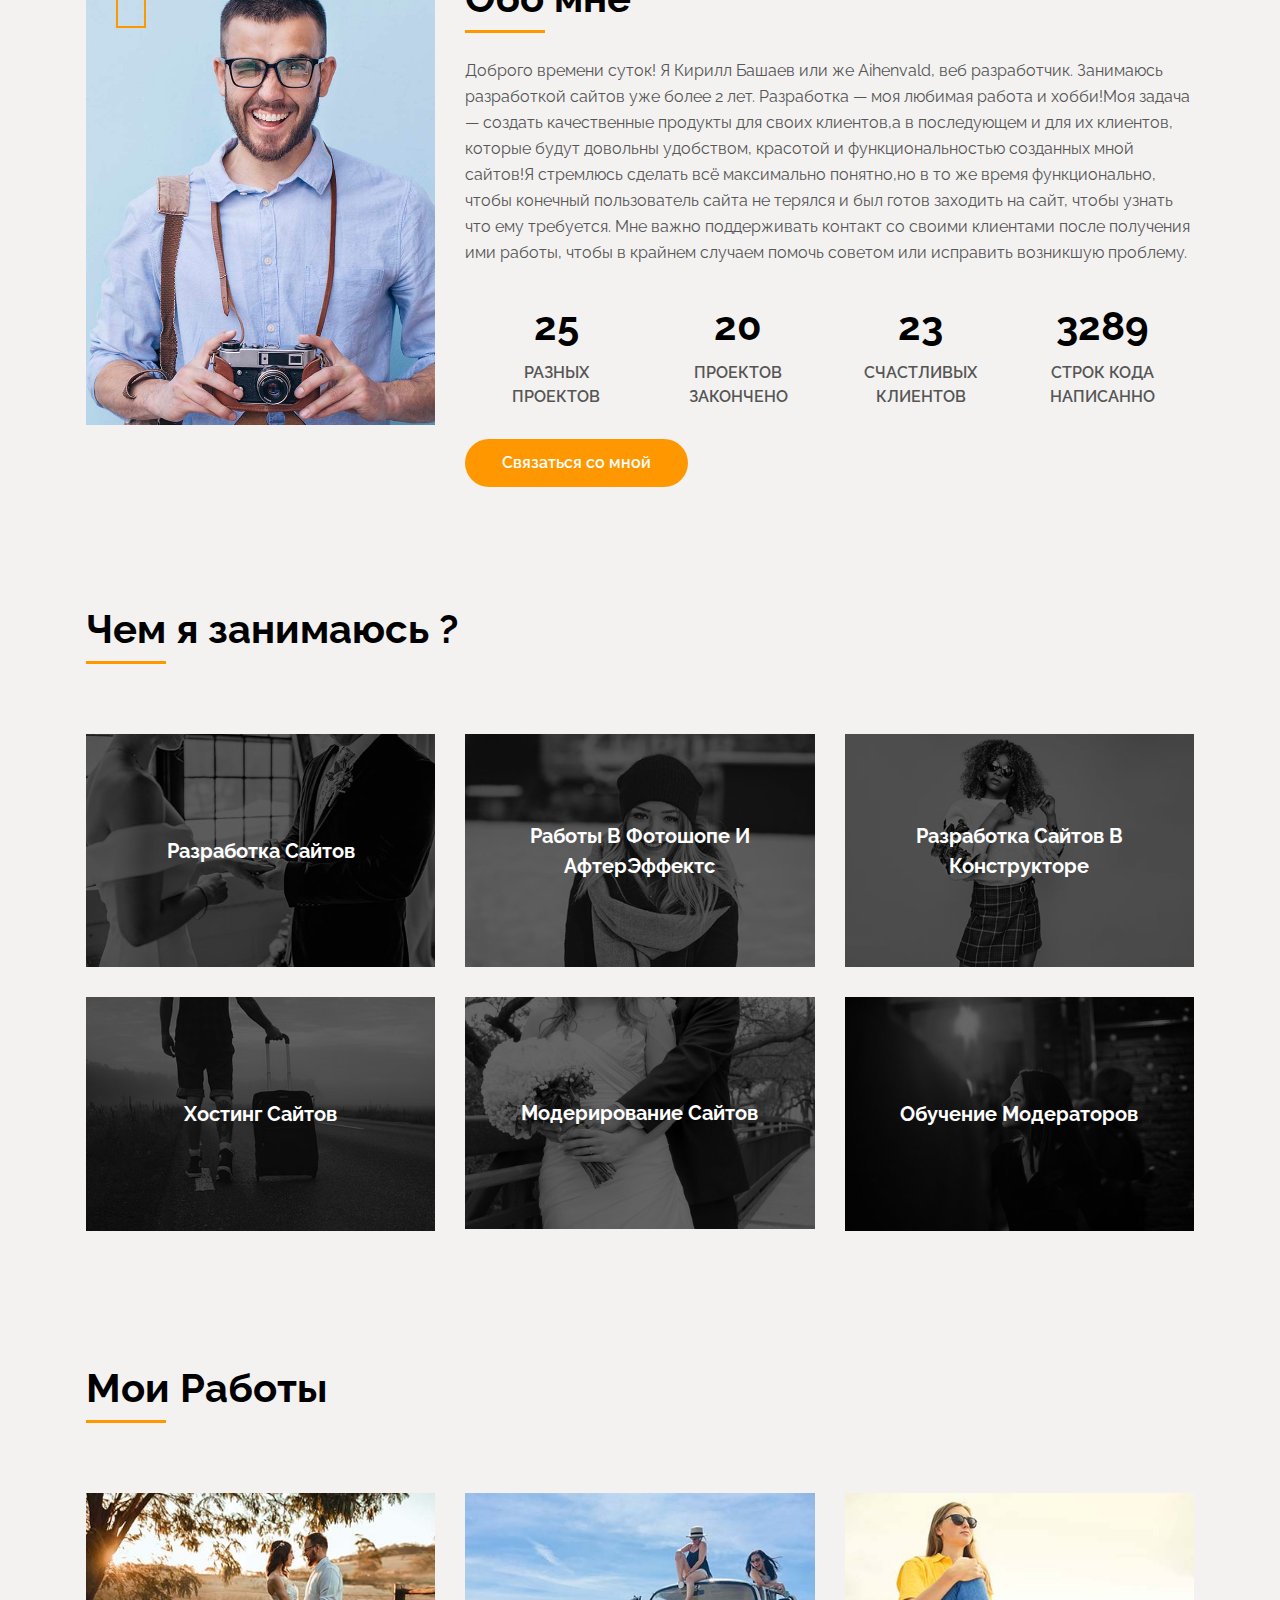
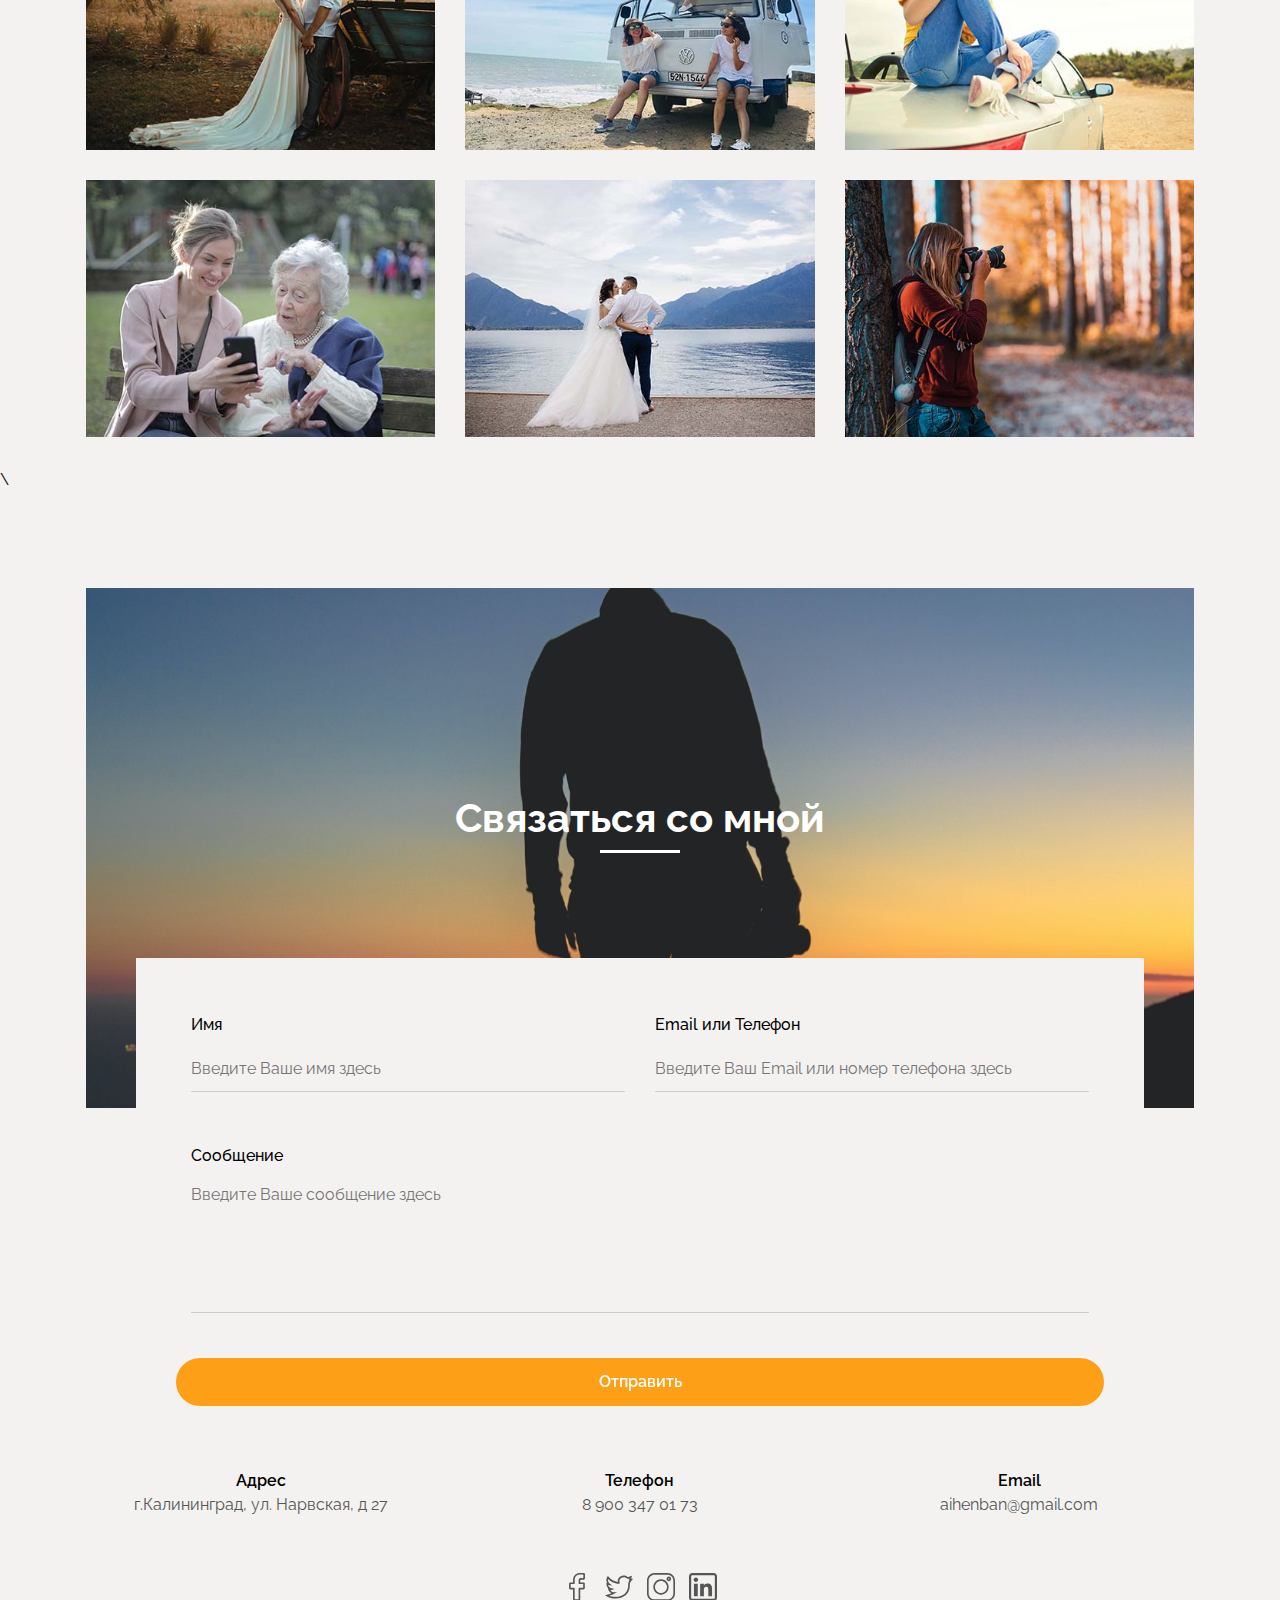
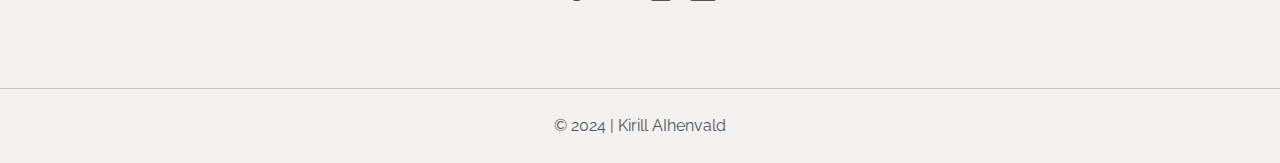
==== commit e815e582: "Update index.html123123" ====
--- a/index.html
+++ b/index.html
@@ -10,33 +10,7 @@
 </head>
 
 <body>
-<form action="action_page.php" style="border:1px solid #ccc">
-  <div class="container">
-    <h1>Форма регистрации</h1>
-    <p>Пожалуйста, заполните эту форму, чтобы создать учетную запись.</p>
-    <hr>
-
-    <label for="email"><b>Email</b></label>
-    <input type="text" placeholder="Введите вашу почту" name="email" required>
-
-    <label for="psw"><b>Пароль</b></label>
-    <input type="password" placeholder="Введите пароль" name="psw" required>
-
-    <label for="psw-repeat"><b>Повторить пароль</b></label>
-    <input type="password" placeholder="Повторите пароль" name="psw-repeat" required>
-
-    <label>
-      <input type="checkbox" checked="checked" name="remember" style="margin-bottom:15px"> Запомнить меня
-    </label>
-
-    <p>Создавая учетную запись, вы соглашаетесь с нашим <a href="#" style="color:dodgerblue">Условия и конфиденциальность</a>.</p>
-
-    <div class="clearfix">
-      <button type="button" class="cancelbtn">Отменить</button>
-      <button type="submit" class="signupbtn">Регистрация</button>
-    </div>
-  </div>
-</form>
+
 
   <!-- Preloader Start-->
   <div class="preloader">
@@ -71,6 +45,33 @@
 
   <!-- Main Start -->
   <main>
+    <form action="action_page.php" style="border:1px solid #ccc">
+  <div class="container">
+    <h1>Форма регистрации</h1>
+    <p>Пожалуйста, заполните эту форму, чтобы создать учетную запись.</p>
+    <hr>
+
+    <label for="email"><b>Email</b></label>
+    <input type="text" placeholder="Введите вашу почту" name="email" required>
+
+    <label for="psw"><b>Пароль</b></label>
+    <input type="password" placeholder="Введите пароль" name="psw" required>
+
+    <label for="psw-repeat"><b>Повторить пароль</b></label>
+    <input type="password" placeholder="Повторите пароль" name="psw-repeat" required>
+
+    <label>
+      <input type="checkbox" checked="checked" name="remember" style="margin-bottom:15px"> Запомнить меня
+    </label>
+
+    <p>Создавая учетную запись, вы соглашаетесь с нашим <a href="#" style="color:dodgerblue">Условия и конфиденциальность</a>.</p>
+
+    <div class="clearfix">
+      <button type="button" class="cancelbtn">Отменить</button>
+      <button type="submit" class="signupbtn">Регистрация</button>
+    </div>
+  </div>
+</form>
     <!-- Home Section Start -->
     <section class="home-section" id="home">
       <!-- shape -->
--- a/css/main.css
+++ b/css/main.css
@@ -873,3 +873,71 @@
     padding: 55px 5px;
   }
 }
+* {box-sizing: border-box}
+
+/* Поля ввода полной ширины */
+  input[type=text], input[type=password] {
+  width: 100%;
+  padding: 15px;
+  margin: 5px 0 22px 0;
+  display: inline-block;
+  border: none;
+  background: #f1f1f1;
+}
+
+input[type=text]:focus, input[type=password]:focus {
+  background-color: #ddd;
+  outline: none;
+}
+
+hr {
+  border: 1px solid #f1f1f1;
+  margin-bottom: 25px;
+}
+
+/* Установите стиль для всех кнопок */
+button {
+  background-color: #4CAF50;
+  color: white;
+  padding: 14px 20px;
+  margin: 8px 0;
+  border: none;
+  cursor: pointer;
+  width: 100%;
+  opacity: 0.9;
+}
+
+button:hover {
+  opacity:1;
+}
+
+/* Дополнительные стили для кнопки "Отмена" */
+.cancelbtn {
+  padding: 14px 20px;
+  background-color: #f44336;
+}
+
+/* Поплавок отмена и кнопки регистрации и добавить равную ширину */
+.cancelbtn, .signupbtn {
+  float: left;
+  width: 50%;
+}
+
+/* Добавить отступы к элементам контейнера */
+.container {
+  padding: 16px;
+}
+
+/* Очистить поплавки */
+.clearfix::after {
+  content: "";
+  clear: both;
+  display: table;
+}
+
+/* Измените стили для кнопки отмены и кнопки регистрации на дополнительных маленьких экранах */
+@media screen and (max-width: 300px) {
+  .cancelbtn, .signupbtn {
+    width: 100%;
+  }
+}
